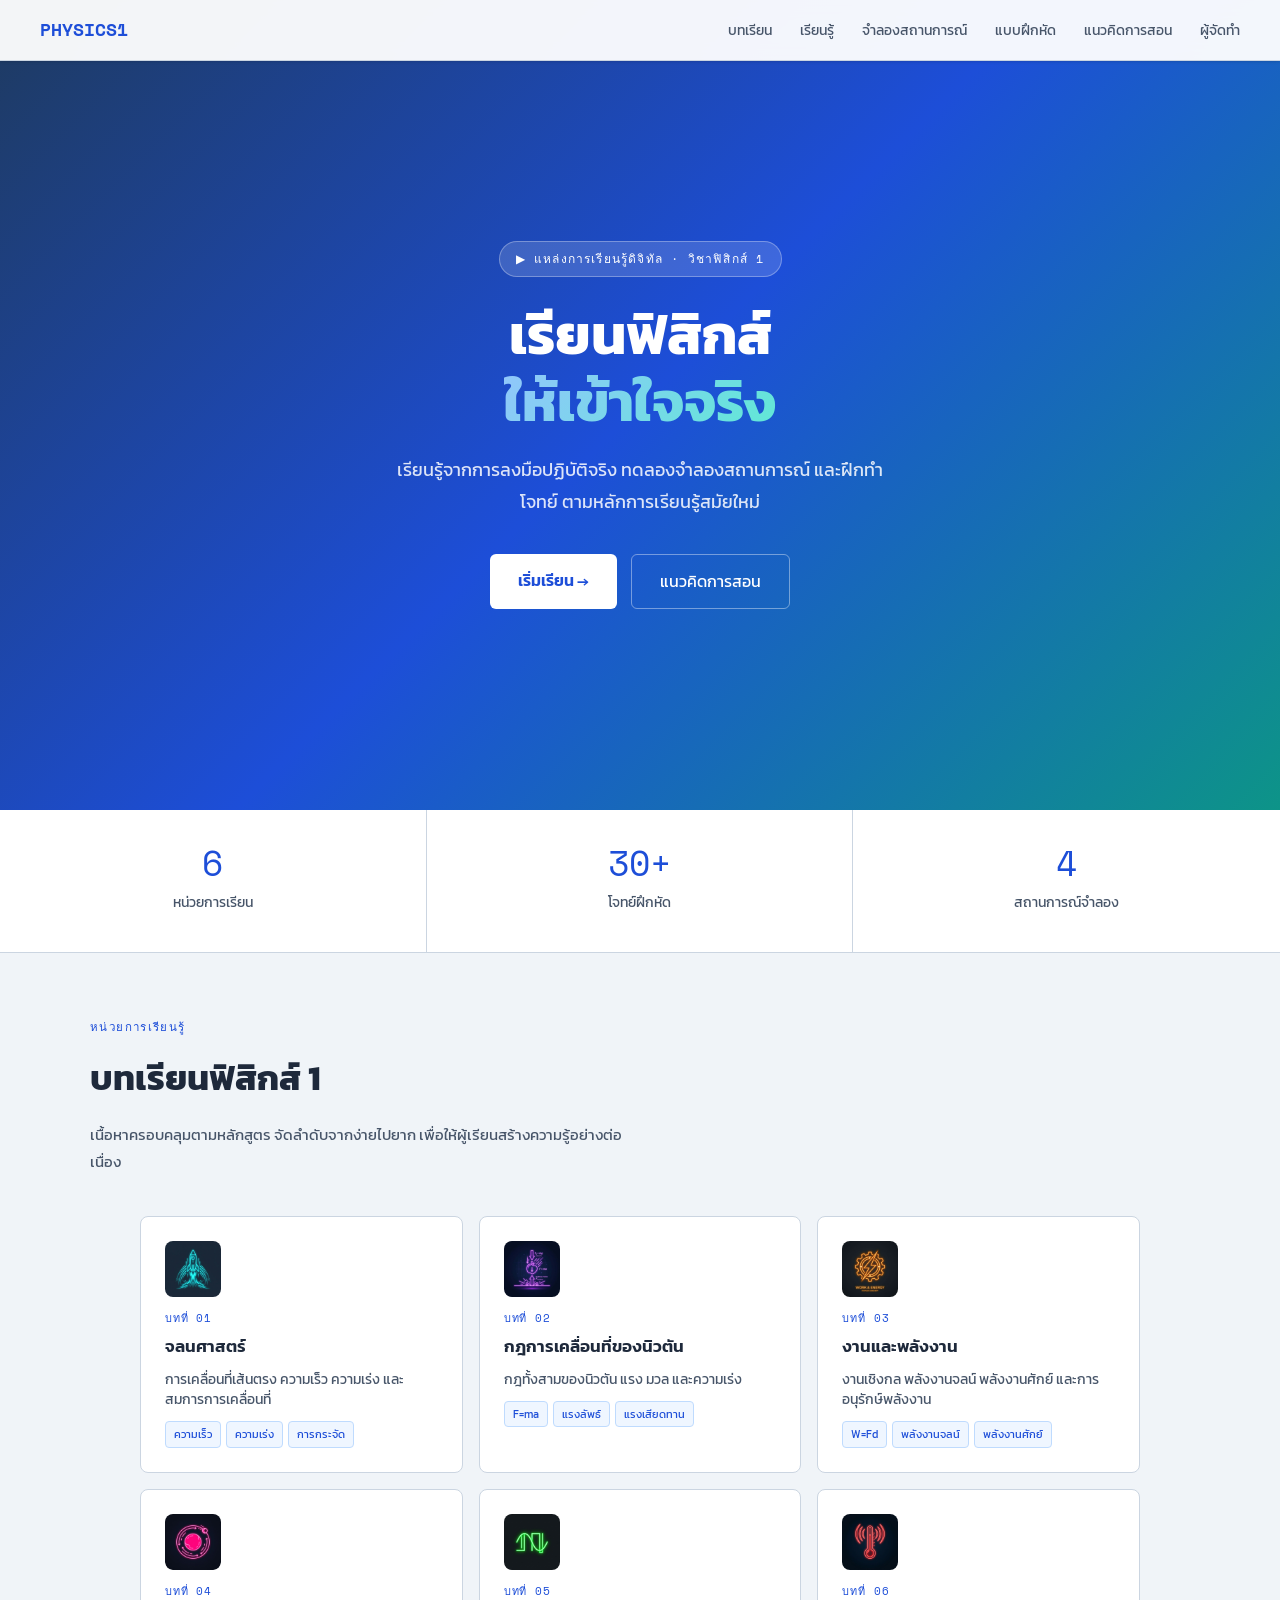
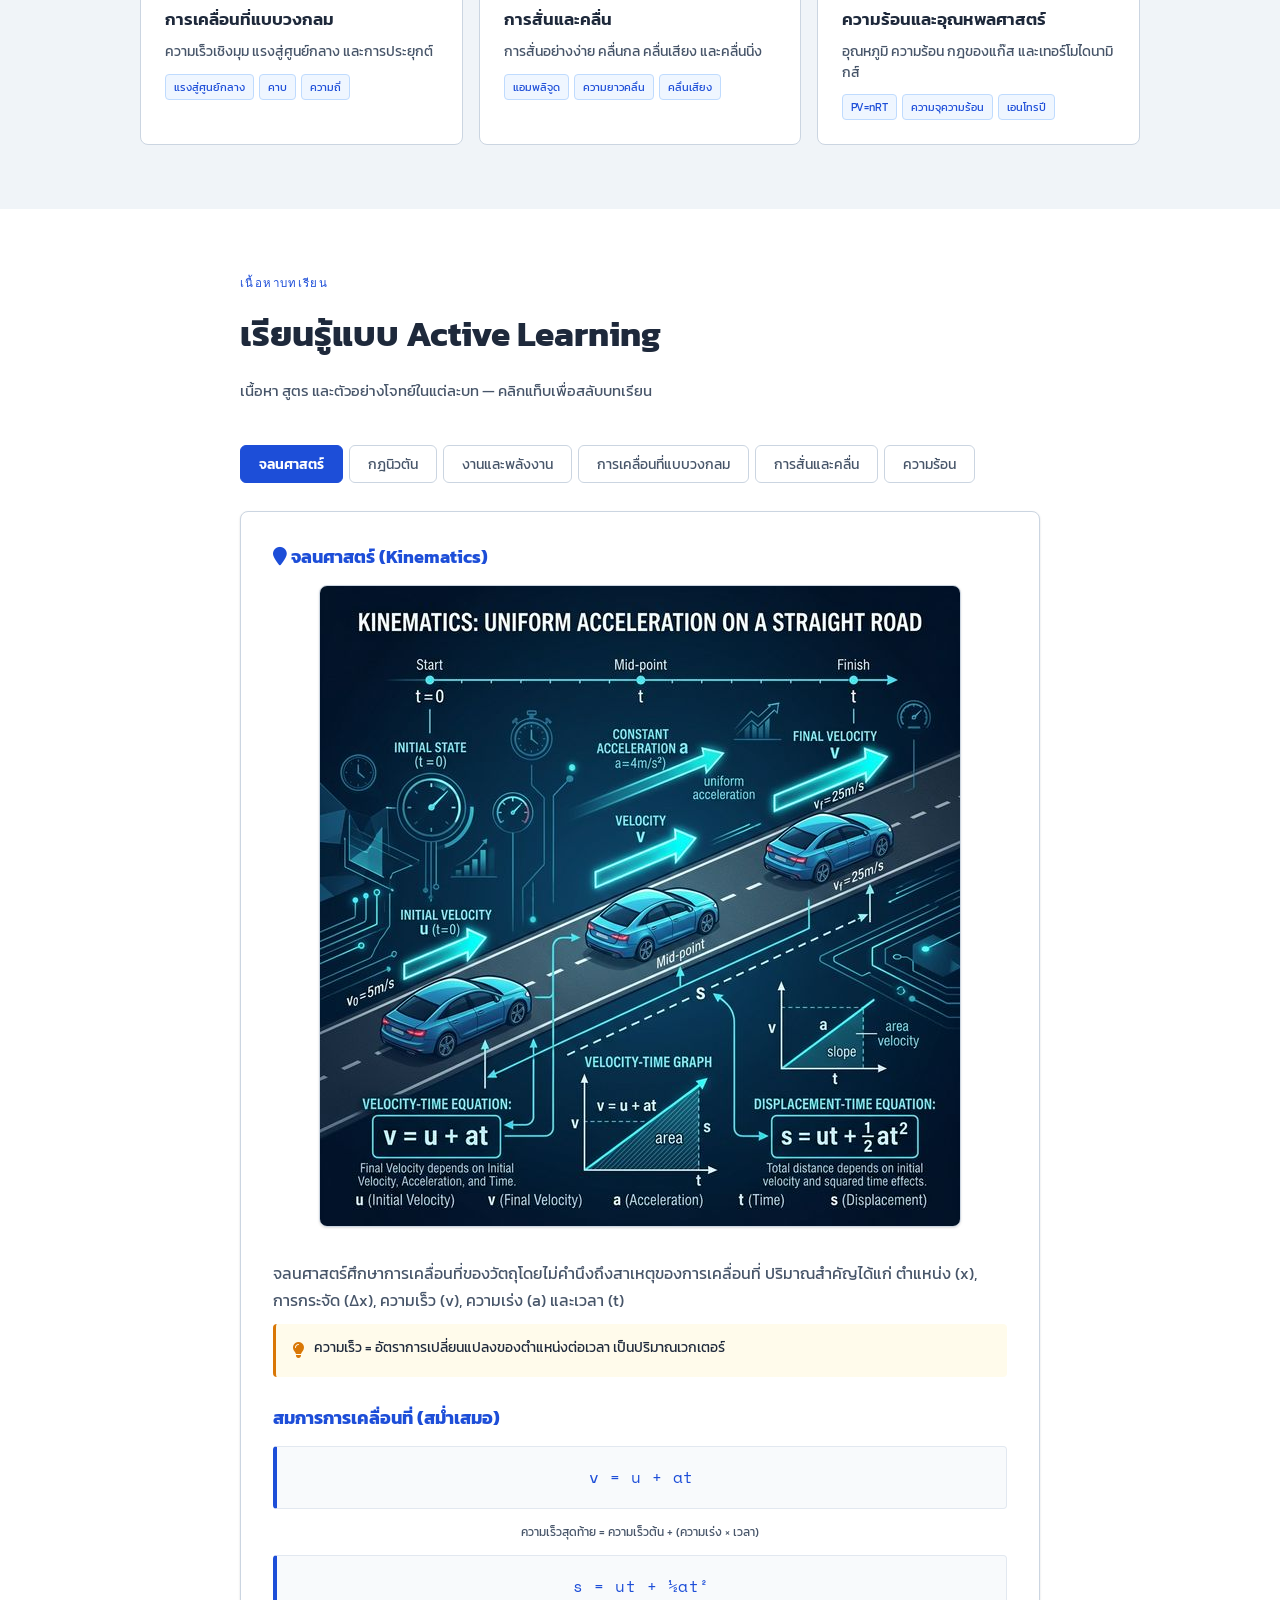
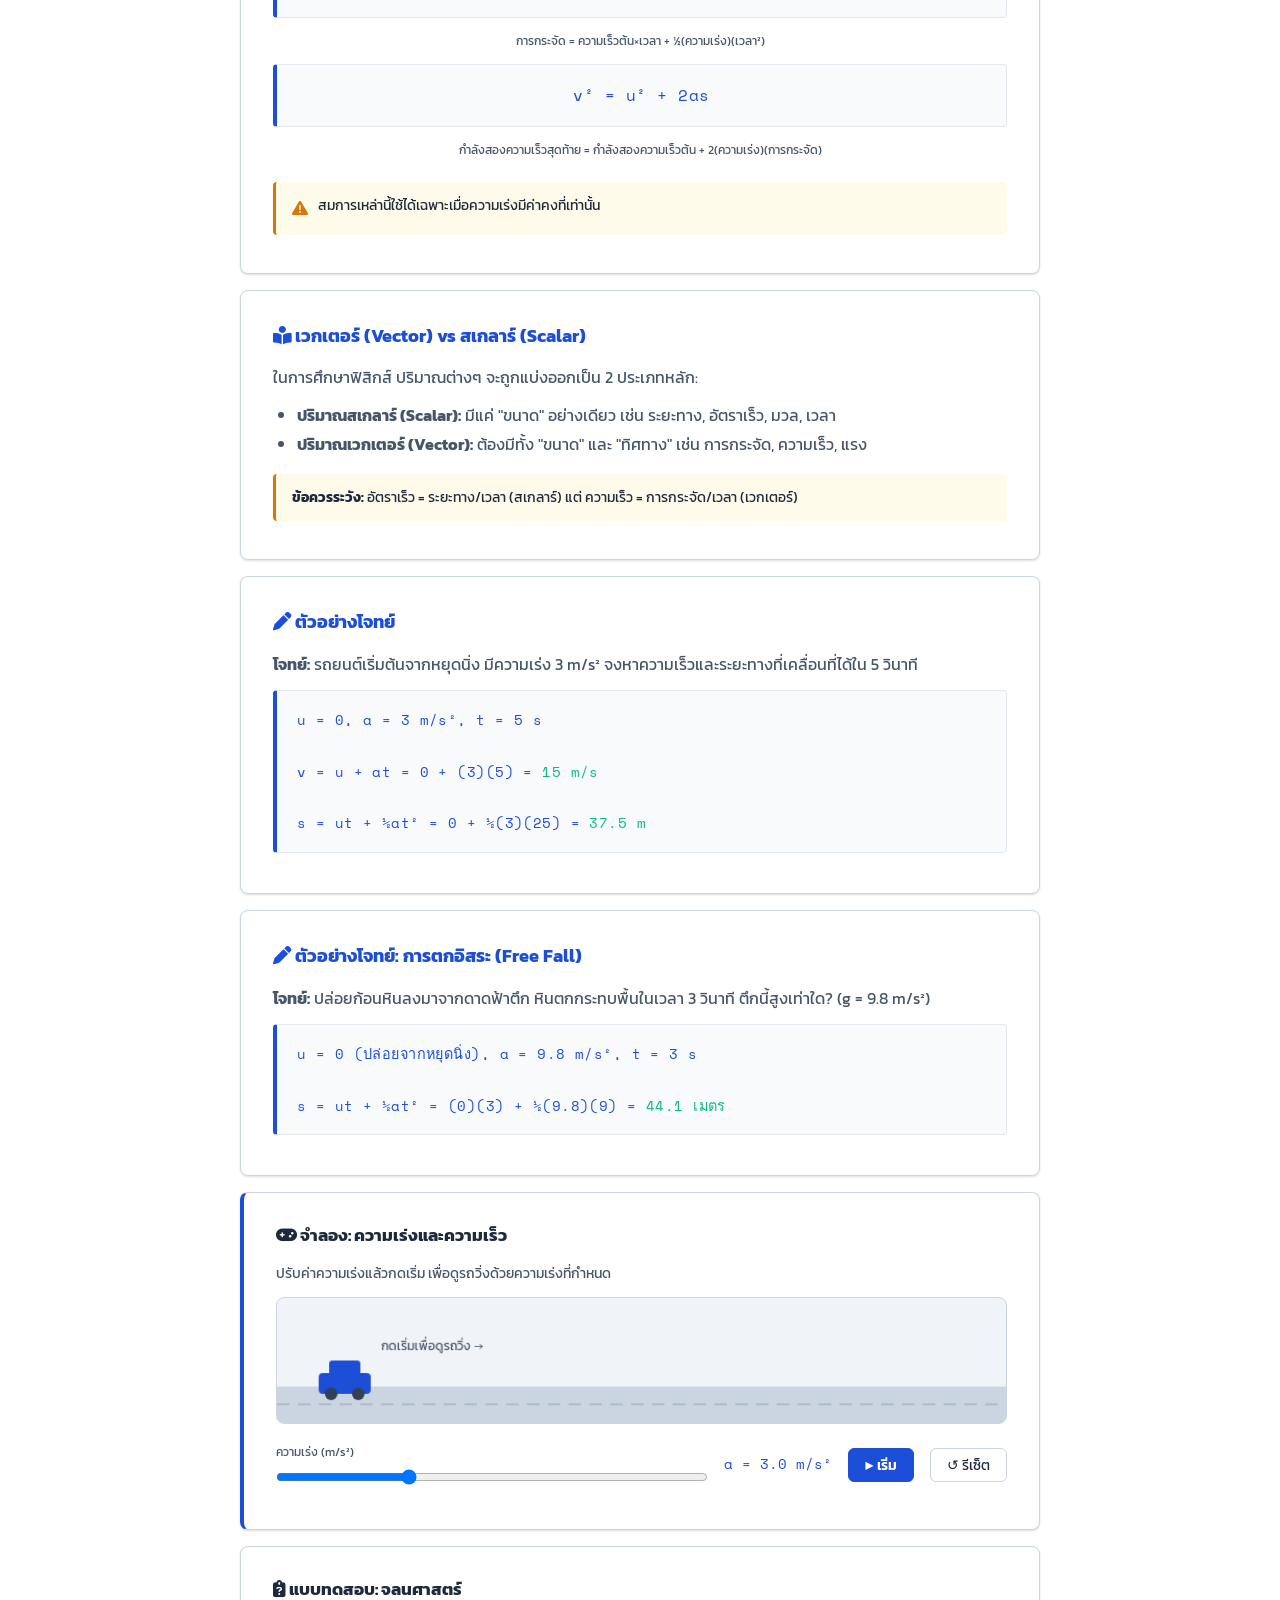
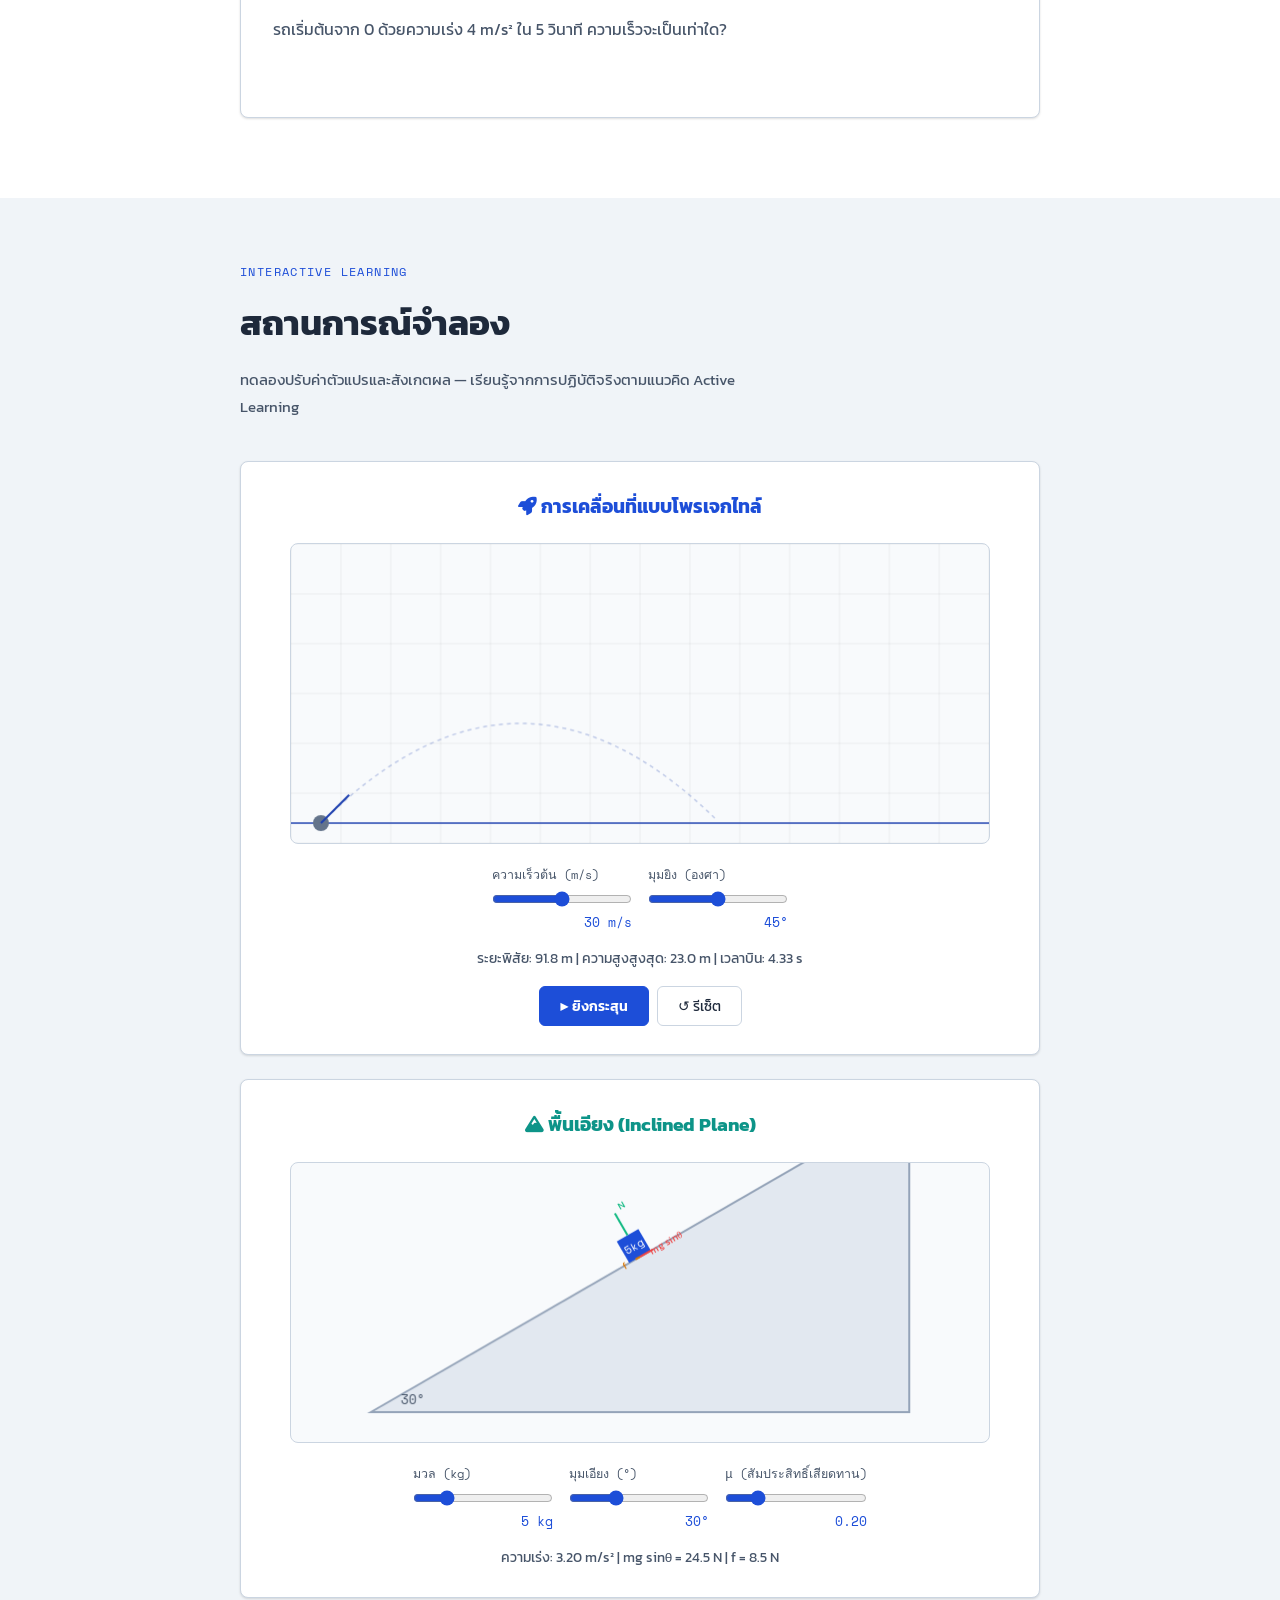
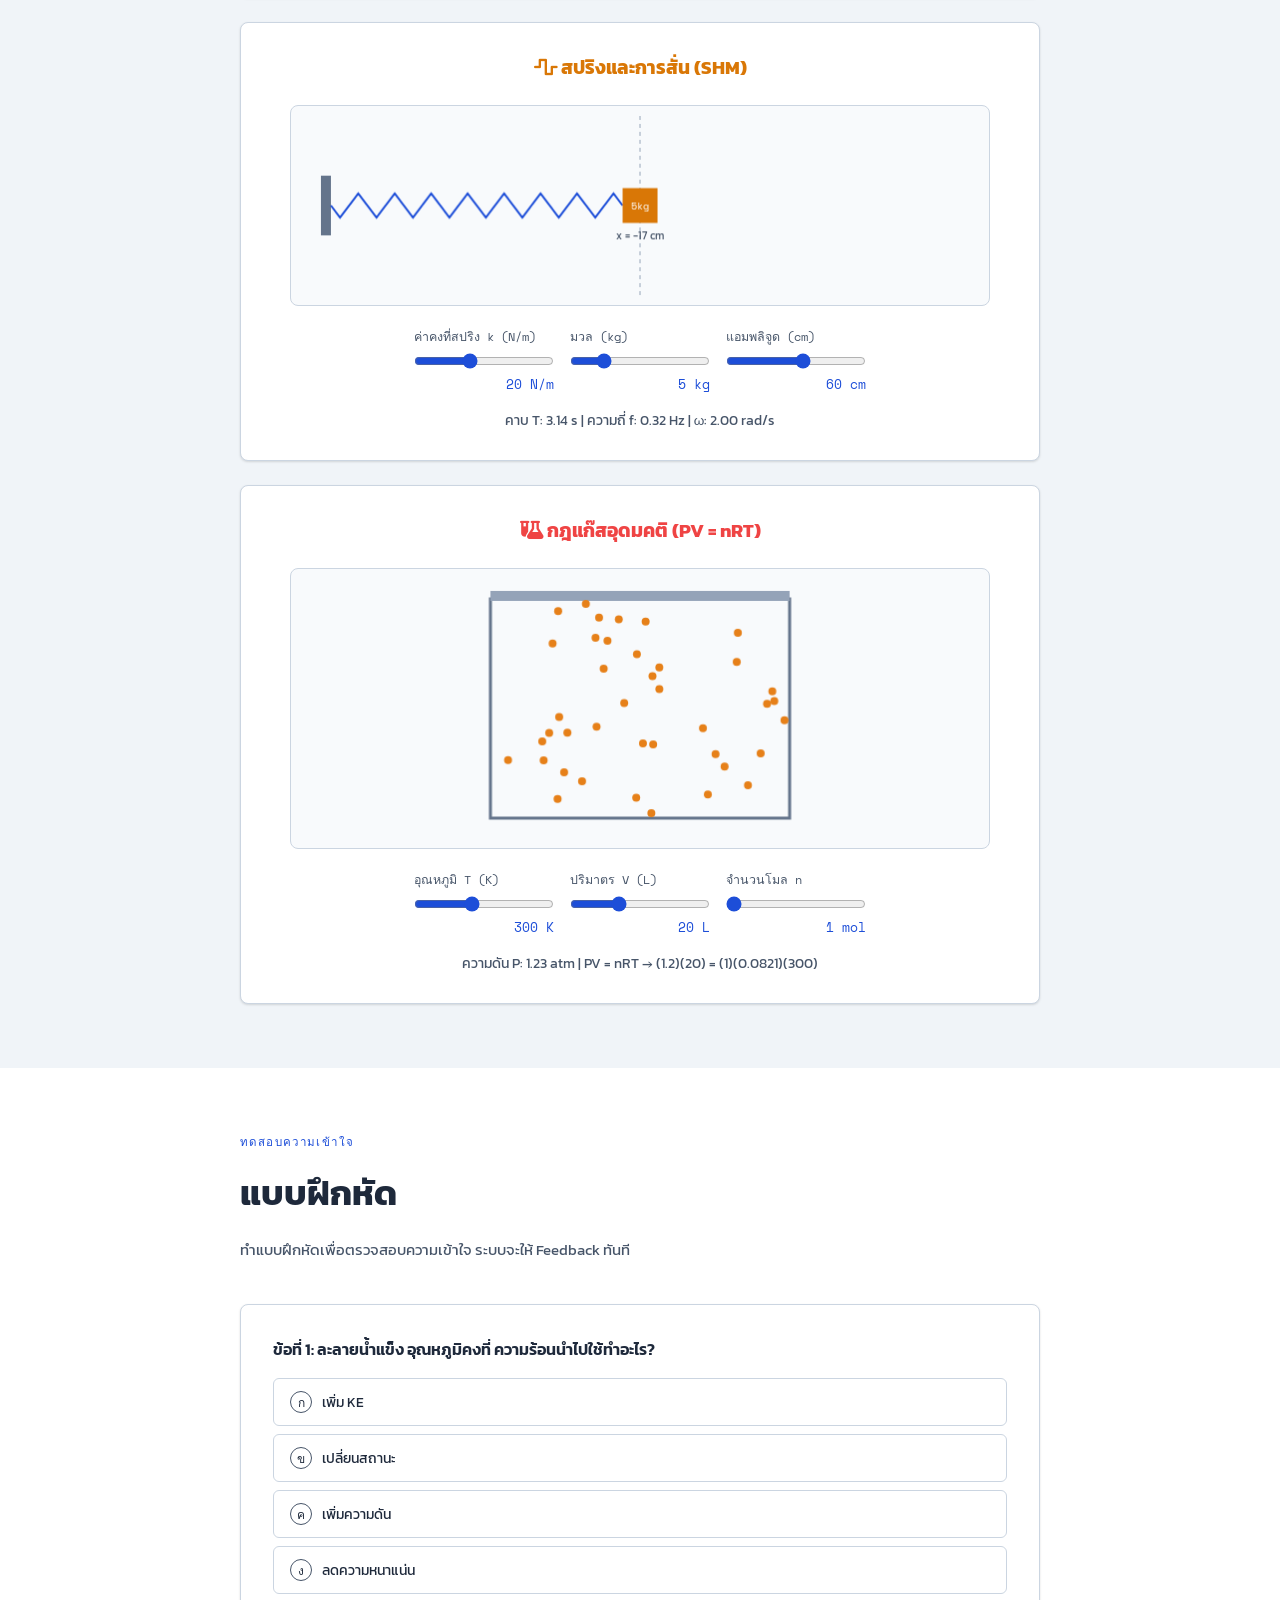
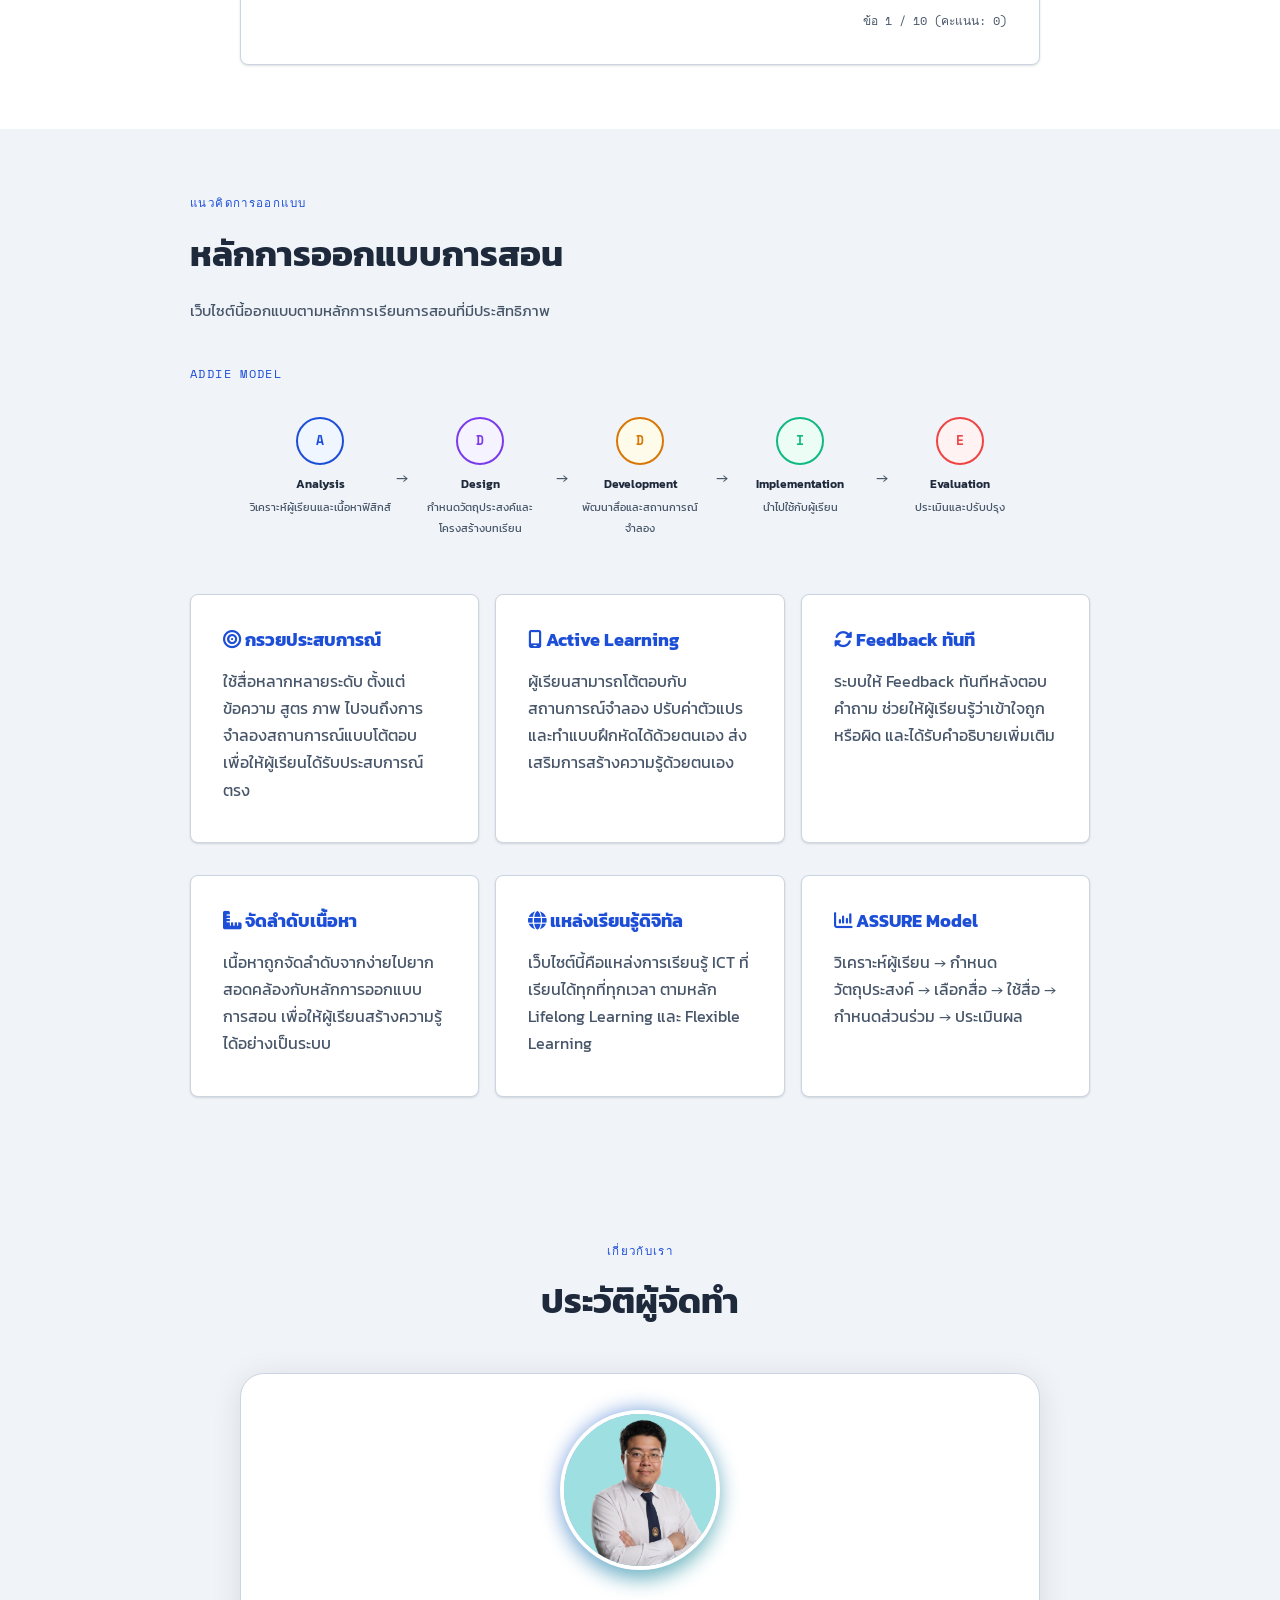
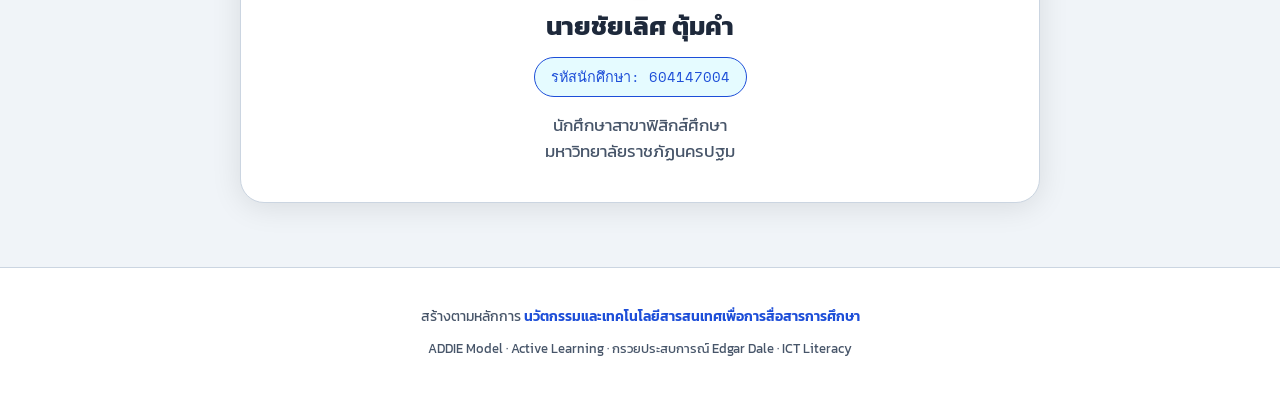
==== index.html @ cc81d1c7 "Initial commit: Physics 1 learning website" ====
<!DOCTYPE html>
<html lang="th">

<head>
  <meta charset="UTF-8">

  <!-- SEO & Open Graph Meta Tags -->
  <meta name="description" content="เรียนรู้ฟิสิกส์ ม.ปลาย พื้นฐานจลนศาสตร์ กฎนิวตัน พลังงาน แบบวงกลม คลื่น และอุณหพลศาสตร์ พร้อมแบบฝึกหัดและสถานการณ์จำลอง (Interactive Physics)">
  <meta name="keywords" content="ฟิสิกส์, วิทยาศาสตร์, physics, จลนศาสตร์, กฎนิวตัน, พลังงาน, คลื่น, อุณหพลศาสตร์, simulation, แบบฝึกหัดฟิสิกส์">
  <meta name="author" content="นายชัยเลิศ ตุ้มคำ">
  
  <meta property="og:title" content="Physics Lab - ศูนย์รวมความรู้ฟิสิกส์">
  <meta property="og:description" content="เรียนรู้ฟิสิกส์ผ่านเว็บไซต์ที่ออกแบบมาให้เข้าใจง่าย อัดแน่นด้วยแบบจำลองเสมือนจริงและเนื้อหาที่ครบถ้วน">
  <meta property="og:image" content="assets/hero_bg.png">
  <meta property="og:url" content="https://physics.example.com">
  <meta property="og:type" content="website">
  
  <link rel="icon" type="image/png" href="assets/icon_newton.png">

  <meta name="viewport" content="width=device-width, initial-scale=1.0">
  <title>ฟิสิกส์ 1 — แหล่งการเรียนรู้ดิจิทัล</title>
  <link
    href="https://fonts.googleapis.com/css2?family=Kanit:wght@300;400;600;700&family=Space+Mono:wght@400;700&display=swap"
    rel="stylesheet">
  <link rel="stylesheet" href="css/style.css">
  <link rel="stylesheet" href="https://cdnjs.cloudflare.com/ajax/libs/font-awesome/6.4.0/css/all.min.css">
</head>

<body>

  <!-- NAV -->
  <nav>
    <div class="nav-logo">PHYSICS1</div>
    <ul class="nav-links">
      <li><a href="#topics">บทเรียน</a></li>
      <li><a href="#learn">เรียนรู้</a></li>
      <li><a href="#simulation">จำลองสถานการณ์</a></li>
      <li><a href="#quiz">แบบฝึกหัด</a></li>
      <li><a href="#design">แนวคิดการสอน</a></li>
      <li><a href="#author">ผู้จัดทำ</a></li>
    </ul>
  </nav>

  <!-- HERO -->
  <section class="hero">
    <div class="hero-orb orb1"></div>
    <div class="hero-orb orb2"></div>
    <div class="hero-orb orb3"></div>
    <div class="hero-content">
      <div class="hero-badge">▶ แหล่งการเรียนรู้ดิจิทัล · วิชาฟิสิกส์ 1</div>
      <h1>เรียนฟิสิกส์<br><span>ให้เข้าใจจริง</span></h1>
      <p>เรียนรู้จากการลงมือปฏิบัติจริง ทดลองจำลองสถานการณ์ และฝึกทำโจทย์ ตามหลักการเรียนรู้สมัยใหม่</p>
      <div class="hero-cta">
        <a href="#topics" class="btn-primary">เริ่มเรียน →</a>
        <a href="#design" class="btn-outline">แนวคิดการสอน</a>
      </div>
    </div>
  </section>

  <!-- STATS -->
  <div class="stats">
    <div class="stat">
      <span class="stat-num">6</span>
      <span class="stat-label">หน่วยการเรียน</span>
    </div>
    <div class="stat">
      <span class="stat-num">30+</span>
      <span class="stat-label">โจทย์ฝึกหัด</span>
    </div>
    <div class="stat">
      <span class="stat-num">4</span>
      <span class="stat-label">สถานการณ์จำลอง</span>
    </div>
  </div>

  <!-- TOPICS -->
  <section id="topics">
    <div style="max-width:1100px;margin:0 auto">
      <div class="section-label reveal">หน่วยการเรียนรู้</div>
      <h2 class="section-title reveal">บทเรียนฟิสิกส์ 1</h2>
      <p class="section-desc reveal">เนื้อหาครอบคลุมตามหลักสูตร จัดลำดับจากง่ายไปยาก
        เพื่อให้ผู้เรียนสร้างความรู้อย่างต่อเนื่อง</p>

      <div class="topics-grid">
        <a href="#learn" class="topic-card reveal" onclick="switchTab('kinematics')">
          <img src="assets/icon_kinematics.png" alt="จลนศาสตร์" class="topic-icon">
          <div class="topic-num">บทที่ 01</div>
          <div class="topic-title">จลนศาสตร์</div>
          <p class="topic-desc">การเคลื่อนที่เส้นตรง ความเร็ว ความเร่ง และสมการการเคลื่อนที่</p>
          <div class="topic-tags">
            <span class="tag">ความเร็ว</span>
            <span class="tag">ความเร่ง</span>
            <span class="tag">การกระจัด</span>
          </div>
        </a>

        <a href="#learn" class="topic-card reveal" onclick="switchTab('newton')" style="transition-delay:0.1s">
          <img src="assets/icon_newton.png" alt="กฎนิวตัน" class="topic-icon">
          <div class="topic-num">บทที่ 02</div>
          <div class="topic-title">กฎการเคลื่อนที่ของนิวตัน</div>
          <p class="topic-desc">กฎทั้งสามของนิวตัน แรง มวล และความเร่ง</p>
          <div class="topic-tags">
            <span class="tag">F=ma</span>
            <span class="tag">แรงลัพธ์</span>
            <span class="tag">แรงเสียดทาน</span>
          </div>
        </a>

        <a href="#learn" class="topic-card reveal" onclick="switchTab('energy')" style="transition-delay:0.2s">
          <img src="assets/icon_energy.png" alt="งานและพลังงาน" class="topic-icon">
          <div class="topic-num">บทที่ 03</div>
          <div class="topic-title">งานและพลังงาน</div>
          <p class="topic-desc">งานเชิงกล พลังงานจลน์ พลังงานศักย์ และการอนุรักษ์พลังงาน</p>
          <div class="topic-tags">
            <span class="tag">W=Fd</span>
            <span class="tag">พลังงานจลน์</span>
            <span class="tag">พลังงานศักย์</span>
          </div>
        </a>

        <a href="#learn" class="topic-card reveal" onclick="switchTab('circular')" style="transition-delay:0.3s">
          <img src="assets/icon_circular.png" alt="การเคลื่อนที่แบบวงกลม" class="topic-icon">
          <div class="topic-num">บทที่ 04</div>
          <div class="topic-title">การเคลื่อนที่แบบวงกลม</div>
          <p class="topic-desc">ความเร็วเชิงมุม แรงสู่ศูนย์กลาง และการประยุกต์</p>
          <div class="topic-tags">
            <span class="tag">แรงสู่ศูนย์กลาง</span>
            <span class="tag">คาบ</span>
            <span class="tag">ความถี่</span>
          </div>
        </a>

        <a href="#learn" class="topic-card reveal" onclick="switchTab('wave')" style="transition-delay:0.4s">
          <img src="assets/icon_wave.png" alt="การสั่นและคลื่น" class="topic-icon">
          <div class="topic-num">บทที่ 05</div>
          <div class="topic-title">การสั่นและคลื่น</div>
          <p class="topic-desc">การสั่นอย่างง่าย คลื่นกล คลื่นเสียง และคลื่นนิ่ง</p>
          <div class="topic-tags">
            <span class="tag">แอมพลิจูด</span>
            <span class="tag">ความยาวคลื่น</span>
            <span class="tag">คลื่นเสียง</span>
          </div>
        </a>

        <a href="#learn" class="topic-card reveal" onclick="switchTab('thermo')" style="transition-delay:0.5s">
          <img src="assets/icon_thermo.png" alt="อุณหพลศาสตร์" class="topic-icon">
          <div class="topic-num">บทที่ 06</div>
          <div class="topic-title">ความร้อนและอุณหพลศาสตร์</div>
          <p class="topic-desc">อุณหภูมิ ความร้อน กฎของแก๊ส และเทอร์โมไดนามิกส์</p>
          <div class="topic-tags">
            <span class="tag">PV=nRT</span>
            <span class="tag">ความจุความร้อน</span>
            <span class="tag">เอนโทรปี</span>
          </div>
        </a>
      </div>
    </div>
  </section>

  <!-- LEARN -->
  <section id="learn" style="background: var(--surface)">
    <div class="lesson-wrapper">
      <div class="section-label reveal">เนื้อหาบทเรียน</div>
      <h2 class="section-title reveal">เรียนรู้แบบ Active Learning</h2>
      <p class="section-desc reveal">เนื้อหา สูตร และตัวอย่างโจทย์ในแต่ละบท — คลิกแท็บเพื่อสลับบทเรียน</p>

      <div class="lesson-tabs reveal">
        <button class="tab-btn active" onclick="switchTab('kinematics')">จลนศาสตร์</button>
        <button class="tab-btn" onclick="switchTab('newton')">กฎนิวตัน</button>
        <button class="tab-btn" onclick="switchTab('energy')">งานและพลังงาน</button>
        <button class="tab-btn" onclick="switchTab('circular')">การเคลื่อนที่แบบวงกลม</button>
        <button class="tab-btn" onclick="switchTab('wave')">การสั่นและคลื่น</button>
        <button class="tab-btn" onclick="switchTab('thermo')">ความร้อน</button>
      </div>

      <!-- ==================== บทที่ 1: จลนศาสตร์ ==================== -->
      <div id="tab-kinematics" class="tab-content active">
        <div class="content-box reveal">
          <h3><i class="fa-solid fa-location-pin"></i> จลนศาสตร์ (Kinematics)</h3>
          <div style="text-align:center;margin-bottom:24px;">
            <img src="assets/kinematics_illus.png" alt="Kinematics" style="max-width:100%;height:auto;border-radius:8px;box-shadow:var(--shadow);border:1px solid var(--border);">
          </div>
          <p>จลนศาสตร์ศึกษาการเคลื่อนที่ของวัตถุโดยไม่คำนึงถึงสาเหตุของการเคลื่อนที่ ปริมาณสำคัญได้แก่ ตำแหน่ง (x), การกระจัด (Δx), ความเร็ว (v), ความเร่ง (a) และเวลา (t)</p>
          <div class="key-point"><span><i class="fa-solid fa-lightbulb"></i></span>
            <p>ความเร็ว = อัตราการเปลี่ยนแปลงของตำแหน่งต่อเวลา เป็นปริมาณเวกเตอร์</p>
          </div>
          <h3 style="margin-top:24px">สมการการเคลื่อนที่ (สม่ำเสมอ)</h3>
          <div class="formula-box">v = u + at</div>
          <div class="formula-label">ความเร็วสุดท้าย = ความเร็วต้น + (ความเร่ง × เวลา)</div>
          <div class="formula-box">s = ut + ½at²</div>
          <div class="formula-label">การกระจัด = ความเร็วต้น×เวลา + ½(ความเร่ง)(เวลา²)</div>
          <div class="formula-box">v² = u² + 2as</div>
          <div class="formula-label">กำลังสองความเร็วสุดท้าย = กำลังสองความเร็วต้น + 2(ความเร่ง)(การกระจัด)</div>
          <div class="key-point" style="margin-top:20px"><span><i class="fa-solid fa-triangle-exclamation"></i></span>
            <p>สมการเหล่านี้ใช้ได้เฉพาะเมื่อความเร่งมีค่าคงที่เท่านั้น</p>
          </div>
        </div>
        <div class="content-box reveal">
          <h3><i class="fa-solid fa-book-open-reader"></i> เวกเตอร์ (Vector) vs สเกลาร์ (Scalar)</h3>
          <p>ในการศึกษาฟิสิกส์ ปริมาณต่างๆ จะถูกแบ่งออกเป็น 2 ประเภทหลัก:</p>
          <ul style="margin-left:24px; color:var(--muted); line-height:1.8">
            <li><strong>ปริมาณสเกลาร์ (Scalar):</strong> มีแค่ "ขนาด" อย่างเดียว เช่น ระยะทาง, อัตราเร็ว, มวล, เวลา</li>
            <li><strong>ปริมาณเวกเตอร์ (Vector):</strong> ต้องมีทั้ง "ขนาด" และ "ทิศทาง" เช่น การกระจัด, ความเร็ว, แรง</li>
          </ul>
          <div class="key-point" style="margin-top:16px"><p><strong>ข้อควรระวัง:</strong> อัตราเร็ว = ระยะทาง/เวลา (สเกลาร์) แต่ ความเร็ว = การกระจัด/เวลา (เวกเตอร์)</p></div>
        </div>
        <div class="content-box reveal">
          <h3><i class="fa-solid fa-pen"></i> ตัวอย่างโจทย์</h3>
          <p><strong>โจทย์:</strong> รถยนต์เริ่มต้นจากหยุดนิ่ง มีความเร่ง 3 m/s² จงหาความเร็วและระยะทางที่เคลื่อนที่ได้ใน 5 วินาที</p>
          <div class="formula-box" style="font-size:0.9rem; text-align:left; padding:16px 20px;">
            u = 0, a = 3 m/s², t = 5 s<br><br>
            v = u + at = 0 + (3)(5) = <span style="color:#10b981">15 m/s</span><br><br>
            s = ut + ½at² = 0 + ½(3)(25) = <span style="color:#10b981">37.5 m</span>
          </div>
        </div>
        <div class="content-box reveal">
          <h3><i class="fa-solid fa-pen"></i> ตัวอย่างโจทย์: การตกอิสระ (Free Fall)</h3>
          <p><strong>โจทย์:</strong> ปล่อยก้อนหินลงมาจากดาดฟ้าตึก หินตกกระทบพื้นในเวลา 3 วินาที ตึกนี้สูงเท่าใด? (g = 9.8 m/s²)</p>
          <div class="formula-box" style="font-size:0.9rem; text-align:left; padding:16px 20px;">
            u = 0 (ปล่อยจากหยุดนิ่ง), a = 9.8 m/s², t = 3 s<br><br>
            s = ut + ½at² = (0)(3) + ½(9.8)(9) = <span style="color:#10b981">44.1 เมตร</span>
          </div>
        </div>
        <div class="content-box reveal" style="border-left:4px solid var(--accent)">
          <h4><i class="fa-solid fa-gamepad"></i> จำลอง: ความเร่งและความเร็ว</h4>
          <p style="font-size:0.85rem;color:var(--muted);margin-bottom:12px">ปรับค่าความเร่งแล้วกดเริ่ม เพื่อดูรถวิ่งด้วยความเร่งที่กำหนด</p>
          <canvas id="cvKine" width="700" height="120" style="width:100%;border-radius:8px;background:var(--bg);border:1px solid var(--border);display:block;margin-bottom:12px"></canvas>
          <div style="display:flex;gap:16px;align-items:center;flex-wrap:wrap">
            <div style="flex:1;min-width:140px">
              <label style="font-size:0.78rem;color:var(--muted)">ความเร่ง (m/s²)</label>
              <input type="range" id="sim1-acc" min="0" max="10" value="3" style="width:100%" oninput="sim1Update()">
            </div>
            <div style="font-family:'Space Mono';font-size:0.85rem;color:var(--accent);min-width:100px" id="sim1-info">a = 3.0 m/s²</div>
            <button class="sim-btn primary" onclick="sim1Start()" style="padding:6px 16px;font-size:0.85rem">▶ เริ่ม</button>
            <button class="sim-btn" onclick="sim1Reset()" style="padding:6px 16px;font-size:0.85rem">↺ รีเซ็ต</button>
          </div>
          <div style="font-size:0.8rem;color:var(--muted);margin-top:8px" id="sim1-result"></div>
        </div>
        <div class="content-box reveal">
          <h4><i class="fa-solid fa-clipboard-question"></i> แบบทดสอบ: จลนศาสตร์</h4>
          <p>รถเริ่มต้นจาก 0 ด้วยความเร่ง 4 m/s² ใน 5 วินาที ความเร็วจะเป็นเท่าใด?</p>
          <button class="btn-outline" style="padding:6px 12px;font-size:0.9rem;" onclick="alert('ผิดครับ')">A: 10 m/s</button>
          <button class="btn-outline" style="padding:6px 12px;font-size:0.9rem;" onclick="alert('ถูกต้อง! v = u+at = 20 m/s')">B: 20 m/s</button>
        </div>
      </div>

      <!-- ==================== บทที่ 2: กฎนิวตัน ==================== -->
      <div id="tab-newton" class="tab-content">
        <div class="content-box reveal">
          <h3><i class="fa-solid fa-scale-balanced"></i> กฎการเคลื่อนที่ของนิวตัน</h3>
          <div style="text-align:center;margin-bottom:24px;">
            <img src="assets/newton_illus.png" alt="Newton's Law" style="max-width:100%;height:auto;border-radius:8px;box-shadow:var(--shadow);border:1px solid var(--border);">
          </div>
          <div class="key-point"><span><i class="fa-solid fa-1"></i></span>
            <p><strong>กฎข้อที่ 1 (กฎความเฉื่อย):</strong> วัตถุจะคงสภาพนิ่งหรือเคลื่อนที่เป็นเส้นตรงด้วยความเร็วคงที่ ถ้าไม่มีแรงลัพธ์กระทำต่อวัตถุ</p>
          </div>
          <div class="key-point"><span><i class="fa-solid fa-2"></i></span>
            <p><strong>กฎข้อที่ 2:</strong> ความเร่งของวัตถุแปรผันตรงกับแรงลัพธ์และแปรผกผันกับมวล</p>
          </div>
          <div class="formula-box">ΣF = ma</div>
          <div class="formula-label">แรงลัพธ์ (N) = มวล (kg) × ความเร่ง (m/s²)</div>
          <div class="key-point" style="margin-top:16px"><span><i class="fa-solid fa-3"></i></span>
            <p><strong>กฎข้อที่ 3 (กฎแรงปฏิกิริยา):</strong> ทุกแรงกิริยามีแรงปฏิกิริยาที่มีขนาดเท่ากันแต่ทิศทางตรงข้าม</p>
          </div>
          <div class="key-point" style="margin-top:20px;background:#eff6ff;border-left-color:var(--accent);"><span><i class="fa-solid fa-lightbulb"></i></span>
            <p><strong>เรื่องน่ารู้:</strong> นิวตันค้นพบกฎเหล่านี้จากคำถามที่ว่า "แรงอะไรที่ทำให้ผลแอปเปิลตกสู่พื้นดิน และแรงนั้นเป็นแรงเดียวกับที่ตรึงดวงจันทร์ไว้กับโลกหรือไม่?"</p>
          </div>
        </div>
        <div class="content-box reveal">
          <h3><i class="fa-solid fa-wrench"></i> แรงสำคัญที่ควรรู้</h3>
          <div class="formula-box" style="font-size:0.9rem; text-align:left; padding:16px 20px;">
            น้ำหนัก: W = mg (g ≈ 9.8 m/s²)<br><br>
            แรงเสียดทาน: f = μN<br>
            &nbsp;&nbsp;• μₛ = สัมประสิทธิ์แรงเสียดทานสถิต<br>
            &nbsp;&nbsp;• μₖ = สัมประสิทธิ์แรงเสียดทานจลน์
          </div>
          <div class="key-point"><span><i class="fa-solid fa-lightbulb"></i></span>
            <p>N คือแรงปฏิกิริยาตั้งฉาก (Normal force) ไม่ใช่น้ำหนัก บนพื้นเอียงค่า N จะไม่เท่ากับ mg</p>
          </div>
        </div>
        <div class="content-box reveal">
          <h3><i class="fa-solid fa-pen-ruler"></i> แผนภาพวัตถุอิสระ (Free Body Diagram - FBD)</h3>
          <p>หัวใจสำคัญของการแก้โจทย์กฎนิวตันคือการวาด FBD — วาดเฉพาะวัตถุที่สนใจ และใส่แรงทั้งหมดเป็นลูกศรเวกเตอร์</p>
          <ul style="margin-left:24px; color:var(--muted); line-height:1.8">
            <li><strong>W (Weight):</strong> น้ำหนัก พุ่งลงสู่ศูนย์กลางโลกเสมอ (W=mg)</li>
            <li><strong>N (Normal Force):</strong> แรงดันพื้น ตั้งฉากกับผิวสัมผัสพุ่งออกจากผิวเสมอ</li>
            <li><strong>T (Tension):</strong> แรงตึงเชือก พุ่งออกจากวัตถุเสมอ</li>
            <li><strong>f (Friction):</strong> แรงเสียดทาน ทิศตรงข้ามกับการเคลื่อนที่สัมพัทธ์</li>
          </ul>
        </div>
        <div class="content-box reveal">
          <h3><i class="fa-solid fa-pen"></i> ตัวอย่างโจทย์: พื้นเอียง</h3>
          <p><strong>โจทย์:</strong> วางกล่องมวล 5 kg บนพื้นเอียงทำมุม 30° ถ้าพื้นไม่มีแรงเสียดทาน ความเร่งคือเท่าใด?</p>
          <div class="formula-box" style="font-size:0.9rem; text-align:left; padding:16px 20px;">
            แรงขนานพื้นเอียง = mg sin(30°)<br>
            จาก ΣF = ma → mg sin(30°) = ma<br>
            a = g sin(30°) = (9.8)(0.5) = <span style="color:#10b981">4.9 m/s²</span>
          </div>
        </div>
        <div class="content-box reveal" style="border-left:4px solid var(--accent2)">
          <h4><i class="fa-solid fa-gamepad"></i> จำลอง: กฎข้อ 2 (F = ma)</h4>
          <p style="font-size:0.85rem;color:var(--muted);margin-bottom:12px">ปรับแรง (F) และมวล (m) แล้วดูผลของความเร่ง</p>
          <canvas id="cvNewton" width="700" height="140" style="width:100%;border-radius:8px;background:var(--bg);border:1px solid var(--border);display:block;margin-bottom:12px"></canvas>
          <div style="display:flex;gap:16px;flex-wrap:wrap">
            <div style="flex:1;min-width:140px">
              <label style="font-size:0.78rem;color:var(--muted)">แรง F (N)</label>
              <input type="range" id="sim2-f" min="1" max="100" value="50" style="width:100%" oninput="sim2Draw()">
              <div style="font-family:'Space Mono';font-size:0.8rem;text-align:right;color:var(--accent2)" id="sim2-f-val">50 N</div>
            </div>
            <div style="flex:1;min-width:140px">
              <label style="font-size:0.78rem;color:var(--muted)">มวล m (kg)</label>
              <input type="range" id="sim2-m" min="1" max="20" value="5" style="width:100%" oninput="sim2Draw()">
              <div style="font-family:'Space Mono';font-size:0.8rem;text-align:right;color:var(--accent2)" id="sim2-m-val">5 kg</div>
            </div>
          </div>
          <div style="text-align:center;margin-top:12px;font-family:'Space Mono';font-size:1.1rem;color:var(--accent2)" id="sim2-result">a = F/m = 50/5 = 10.0 m/s²</div>
        </div>
        <div class="content-box reveal">
          <h4><i class="fa-solid fa-clipboard-question"></i> แบบทดสอบ: กฎนิวตัน</h4>
          <p>แรง 20N ดันมวล 4kg ที่อยู่นิ่งให้มีความเร่งเท่าใด?</p>
          <button class="btn-outline" style="padding:6px 12px;font-size:0.9rem;" onclick="alert('ถูกต้อง! a = F/m')">A: 5 m/s²</button>
          <button class="btn-outline" style="padding:6px 12px;font-size:0.9rem;" onclick="alert('ผิดครับ ต้องหารไม่ใช่คูณ')">B: 80 m/s²</button>
        </div>
      </div>

      <!-- ==================== บทที่ 3: งานและพลังงาน ==================== -->
      <div id="tab-energy" class="tab-content">
        <div class="content-box reveal">
          <h3><i class="fa-solid fa-bolt"></i> งานและพลังงาน</h3>
          <div style="text-align:center;margin-bottom:24px;">
            <img src="assets/energy_illus.png" alt="Work and Energy" style="max-width:100%;height:auto;border-radius:8px;box-shadow:var(--shadow);border:1px solid var(--border);">
          </div>
          <p>งานเชิงกล (W) เกิดขึ้นเมื่อแรงกระทำต่อวัตถุและวัตถุเกิดการเคลื่อนที่ในทิศทางของแรง</p>
          <div class="formula-box">W = F·d·cosθ</div>
          <div class="formula-label">งาน (J) = แรง (N) × การกระจัด (m) × cos(มุมระหว่างแรงกับการกระจัด)</div>
          <h3 style="margin-top:24px">พลังงานกล</h3>
          <div class="formula-box" style="font-size:0.9rem; text-align:left; padding:16px 20px;">
            พลังงานจลน์: KE = ½mv²<br><br>
            พลังงานศักย์โน้มถ่วง: PE = mgh<br><br>
            พลังงานกลรวม: E = KE + PE = คงที่ (ไม่มีแรงต้าน)
          </div>
          <div class="key-point"><span><i class="fa-solid fa-star"></i></span>
            <p><strong>กฎอนุรักษ์พลังงาน:</strong> พลังงานไม่สามารถสร้างหรือทำลายได้ เพียงแต่เปลี่ยนรูปจากรูปแบบหนึ่งไปสู่อีกรูปแบบหนึ่ง</p>
          </div>
          <h3 style="margin-top:24px">กำลัง (Power)</h3>
          <div class="formula-box">P = W/t = Fv</div>
          <div class="formula-label">กำลัง (W หรือ J/s) = งาน/เวลา = แรง × ความเร็ว</div>
        </div>
        <div class="content-box reveal">
          <h3><i class="fa-solid fa-recycle"></i> แรงอนุรักษ์ (Conservative Force)</h3>
          <p>แรงอนุรักษ์ คือแรงที่งานรวมในการเคลื่อนที่ครบรอบมีค่าเป็นศูนย์ (งานไม่ขึ้นกับเส้นทาง) เช่น <strong>แรงโน้มถ่วง</strong> และ <strong>แรงสปริง</strong></p>
          <p style="margin-top:8px">ส่วน <strong>แรงไม่อนุรักษ์</strong> คืองานที่ขึ้นกับเส้นทาง เช่น <strong>แรงเสียดทาน</strong> (ยิ่งเดินอ้อม งานยิ่งเสียไปมาก)</p>
        </div>
        <div class="content-box reveal">
          <h3><i class="fa-solid fa-pen"></i> ตัวอย่างโจทย์: ลูกตุ้มเพนดูลัม (Pendulum)</h3>
          <p><strong>โจทย์:</strong> ดึงลูกตุ้มมวล 1 kg ขึ้นไปสูง 0.2 m แล้วปล่อย อัตราเร็วขณะผ่านจุดต่ำสุดคือเท่าใด? (g=10)</p>
          <div class="formula-box" style="font-size:0.9rem; text-align:left; padding:16px 20px;">
            PE ที่จุดสูงสุด = KE ที่จุดต่ำสุด<br>
            mgh = ½mv²<br>
            (1)(10)(0.2) = ½(1)(v²)<br>
            2 = 0.5(v²) → v² = 4 → v = <span style="color:#10b981">2 m/s</span>
          </div>
        </div>
        <div class="content-box reveal" style="border-left:4px solid var(--accent3)">
          <h4><i class="fa-solid fa-gamepad"></i> จำลอง: พลังงานศักย์ &amp; จลน์</h4>
          <p style="font-size:0.85rem;color:var(--muted);margin-bottom:12px">เลื่อนตำแหน่งลูกบอลบนรางเพื่อดูการแปลงพลังงาน PE ↔ KE</p>
          <canvas id="cvEnergy" width="700" height="200" style="width:100%;border-radius:8px;background:var(--bg);border:1px solid var(--border);display:block;margin-bottom:12px"></canvas>
          <div style="display:flex;gap:16px;align-items:center;flex-wrap:wrap">
            <div style="flex:1;min-width:200px">
              <label style="font-size:0.78rem;color:var(--muted)">ตำแหน่งบนราง (ความสูง)</label>
              <input type="range" id="sim3-h" min="0" max="100" value="100" style="width:100%" oninput="sim3Draw()">
            </div>
            <div style="font-family:'Space Mono';font-size:0.8rem;color:var(--accent3);min-width:160px" id="sim3-info">PE: 100% | KE: 0%</div>
          </div>
        </div>
        <div class="content-box reveal">
          <h4><i class="fa-solid fa-clipboard-question"></i> แบบทดสอบ: พลังงาน</h4>
          <p>วัตถุ 2kg ตกจาก 5m มีพลังงานศักย์เริ่มต้นเท่าใด? (g=10)</p>
          <button class="btn-outline" style="padding:6px 12px;font-size:0.9rem;" onclick="alert('ถูกต้อง! mgh = 2*10*5 = 100J')">A: 100 J</button>
          <button class="btn-outline" style="padding:6px 12px;font-size:0.9rem;" onclick="alert('ผิดครับ')">B: 50 J</button>
        </div>
      </div>

      <!-- ==================== บทที่ 4: การเคลื่อนที่แบบวงกลม ==================== -->
      <div id="tab-circular" class="tab-content">
        <div class="content-box reveal">
          <h3><i class="fa-solid fa-circle-notch"></i> การเคลื่อนที่แบบวงกลม</h3>
          <div style="text-align:center;margin-bottom:24px;">
            <img src="assets/circular_illus.png" alt="Circular Motion" style="max-width:100%;height:auto;border-radius:8px;box-shadow:var(--shadow);border:1px solid var(--border);">
          </div>
          <p>การเคลื่อนที่แบบวงกลม คือการที่วัตถุเคลื่อนที่รอบจุดศูนย์กลางคงที่ด้วยรัศมีที่คงที่</p>
          <div class="formula-box">a_c = v² / r</div>
          <div class="formula-label">ความเร่งสู่ศูนย์กลาง (m/s²) = (ความเร็วเชิงเส้น)² / รัศมี (m)</div>
          <div class="formula-box" style="margin-top:16px;">F_c = m × v² / r</div>
          <div class="formula-label">แรงสู่ศูนย์กลาง (N) = มวล (kg) × ความเร่งสู่ศูนย์กลาง</div>
        </div>
        <div class="content-box reveal">
          <h3><i class="fa-solid fa-car-side"></i> แรงหนีศูนย์กลาง (Centrifugal Force) มีจริงหรือไม่?</h3>
          <p>ในมุมมองของผู้สังเกตการณ์ภายนอก (Inertial Frame) <strong>แรงหนีศูนย์กลางไม่มีจริง</strong> สิ่งที่มีจริงคือความเฉื่อยของวัตถุที่พยายามจะวิ่งเป็นเส้นตรง แต่กลับถูกแรงสู่ศูนย์กลางดึงกลับมาเป็นวงกลม ทำให้คนข้างในกล่องรู้สึกเหมือนถูกผลักออก (Pseudo Force)</p>
        </div>
        <div class="content-box reveal">
          <h3><i class="fa-solid fa-pen"></i> ตัวอย่างโจทย์: รถเข้าโค้งผิวราบ</h3>
          <p><strong>โจทย์:</strong> รถเข้าโค้งรัศมี 40 m ด้วยความเร็วสูงสุด 20 m/s โดยไม่ไถล สัมประสิทธิ์ความเสียดทานคือเท่าใด? (g=10)</p>
          <div class="formula-box" style="font-size:0.9rem; text-align:left; padding:16px 20px;">
            แรงสู่ศูนย์กลาง = แรงเสียดทานสถิตสูงสุด<br>
            mv²/r = μmg → μ = v²/(rg)<br>
            μ = (20²)/(40×10) = 400/400 = <span style="color:#10b981">1.0</span>
          </div>
        </div>
        <div class="content-box reveal" style="border-left:4px solid var(--accent)">
          <h4><i class="fa-solid fa-gamepad"></i> จำลอง: วงกลม</h4>
          <p style="font-size:0.85rem;color:var(--muted);margin-bottom:12px">ปรับความเร็วและรัศมี เพื่อดูความเร่งสู่ศูนย์กลางที่เปลี่ยนไป</p>
          <canvas id="cvCircle" width="700" height="250" style="width:100%;border-radius:8px;background:var(--bg);border:1px solid var(--border);display:block;margin-bottom:12px"></canvas>
          <div style="display:flex;gap:16px;flex-wrap:wrap">
            <div style="flex:1;min-width:140px">
              <label style="font-size:0.78rem;color:var(--muted)">ความเร็ว v (m/s)</label>
              <input type="range" id="sim4-v" min="1" max="20" value="8" style="width:100%" oninput="sim4Update()">
              <div style="font-family:'Space Mono';font-size:0.8rem;text-align:right;color:var(--accent)" id="sim4-v-val">8 m/s</div>
            </div>
            <div style="flex:1;min-width:140px">
              <label style="font-size:0.78rem;color:var(--muted)">รัศมี r (m)</label>
              <input type="range" id="sim4-r" min="1" max="20" value="5" style="width:100%" oninput="sim4Update()">
              <div style="font-family:'Space Mono';font-size:0.8rem;text-align:right;color:var(--accent)" id="sim4-r-val">5 m</div>
            </div>
          </div>
          <div style="text-align:center;margin-top:10px;font-family:'Space Mono';font-size:0.9rem;color:var(--accent)" id="sim4-info">a_c = v²/r = 64/5 = 12.8 m/s²</div>
        </div>
        <div class="content-box reveal">
          <h4><i class="fa-solid fa-clipboard-question"></i> แบบทดสอบ: วงกลม</h4>
          <p>วัตถุวิ่งวงกลม รัศมี 2m ความเร็ว 4m/s ความเร่งสู่ศูนย์กลางคือ?</p>
          <button class="btn-outline" style="padding:6px 12px;font-size:0.9rem;" onclick="alert('ผิดครับ')">A: 2 m/s²</button>
          <button class="btn-outline" style="padding:6px 12px;font-size:0.9rem;" onclick="alert('ถูกต้อง! a_c = v²/r')">B: 8 m/s²</button>
        </div>
      </div>

      <!-- ==================== บทที่ 5: การสั่นและคลื่น ==================== -->
      <div id="tab-wave" class="tab-content">
        <div class="content-box reveal">
          <h3><i class="fa-solid fa-water"></i> การสั่นและคลื่น</h3>
          <div style="text-align:center;margin-bottom:24px;">
            <img src="assets/wave_illus.png" alt="Waves" style="max-width:100%;height:auto;border-radius:8px;box-shadow:var(--shadow);border:1px solid var(--border);">
          </div>
          <p>คลื่นกลอาศัยตัวกลางในการส่งผ่านพลังงาน โดยสิ่งสำคัญคือ ความถี่ (f) และความยาวคลื่น (λ)</p>
          <div class="formula-box">v = fλ</div>
          <div class="formula-label">อัตราเร็วคลื่น (m/s) = ความถี่ (Hz) × ความยาวคลื่น (m)</div>
        </div>
        <div class="content-box reveal">
          <h3><i class="fa-solid fa-layer-group"></i> การแทรกสอด (Interference)</h3>
          <p>เมื่อคลื่น 2 ขบวนมาเจอกัน จะเกิดการซ้อนทับกัน (Superposition):</p>
          <ul style="margin-left:24px; color:var(--muted); line-height:1.8">
            <li><strong>แทรกสอดแบบเสริม (Constructive):</strong> สันคลื่นเจอสันคลื่น แอมพลิจูดรวมเพิ่มขึ้น</li>
            <li><strong>แทรกสอดแบบหักล้าง (Destructive):</strong> สันคลื่นเจอท้องคลื่น แอมพลิจูดรวมลดลง</li>
          </ul>
        </div>
        <div class="content-box reveal">
          <h3><i class="fa-solid fa-pen"></i> ตัวอย่างโจทย์: เสียงสะท้อน (Echo)</h3>
          <p><strong>โจทย์:</strong> ตะโกนหน้าผา ได้ยินเสียงสะท้อนกลับมาใน 4 วินาที ระยะจากหน้าผา 680 m อัตราเร็วเสียงคือ?</p>
          <div class="formula-box" style="font-size:0.9rem; text-align:left; padding:16px 20px;">
            ระยะทางรวม = 2 × 680 = 1360 m<br>
            v = ระยะทาง/เวลา = 1360 / 4 = <span style="color:#10b981">340 m/s</span>
          </div>
        </div>
        <div class="content-box reveal" style="border-left:4px solid #10b981">
          <h4><i class="fa-solid fa-gamepad"></i> จำลอง: คลื่น</h4>
          <p style="font-size:0.85rem;color:var(--muted);margin-bottom:12px">ปรับความถี่และแอมพลิจูดเพื่อดูรูปร่างคลื่นเปลี่ยนไป</p>
          <canvas id="cvWave" width="700" height="160" style="width:100%;border-radius:8px;background:var(--bg);border:1px solid var(--border);display:block;margin-bottom:12px"></canvas>
          <div style="display:flex;gap:16px;flex-wrap:wrap">
            <div style="flex:1;min-width:140px">
              <label style="font-size:0.78rem;color:var(--muted)">ความถี่ f (Hz)</label>
              <input type="range" id="sim5-f" min="1" max="10" value="3" style="width:100%" oninput="sim5Update()">
              <div style="font-family:'Space Mono';font-size:0.8rem;text-align:right;color:#10b981" id="sim5-f-val">3 Hz</div>
            </div>
            <div style="flex:1;min-width:140px">
              <label style="font-size:0.78rem;color:var(--muted)">แอมพลิจูด A</label>
              <input type="range" id="sim5-a" min="10" max="60" value="40" style="width:100%" oninput="sim5Update()">
              <div style="font-family:'Space Mono';font-size:0.8rem;text-align:right;color:#10b981" id="sim5-a-val">40</div>
            </div>
          </div>
          <div style="text-align:center;margin-top:10px;font-family:'Space Mono';font-size:0.85rem;color:#10b981" id="sim5-info">λ = — m | v = fλ = — m/s</div>
        </div>
        <div class="content-box reveal">
          <h4><i class="fa-solid fa-clipboard-question"></i> แบบทดสอบ: คลื่น</h4>
          <p>คลื่น 10 Hz ความยาวคลื่น 2m มีความเร็วเท่าใด?</p>
          <button class="btn-outline" style="padding:6px 12px;font-size:0.9rem;" onclick="alert('ถูกต้อง! v = fλ = 20 m/s')">A: 20 m/s</button>
          <button class="btn-outline" style="padding:6px 12px;font-size:0.9rem;" onclick="alert('ผิดครับ')">B: 5 m/s</button>
        </div>
      </div>

      <!-- ==================== บทที่ 6: ความร้อน ==================== -->
      <div id="tab-thermo" class="tab-content">
        <div class="content-box reveal">
          <h3><i class="fa-solid fa-temperature-half"></i> ความร้อนและอุณหพลศาสตร์</h3>
          <div style="text-align:center;margin-bottom:24px;">
            <img src="assets/thermo_illus.png" alt="Thermodynamics" style="max-width:100%;height:auto;border-radius:8px;box-shadow:var(--shadow);border:1px solid var(--border);">
          </div>
          <p>การถ่ายเทความร้อนและการเปลี่ยนสถานะของสาร เกี่ยวข้องกับความจุความร้อน</p>
          <div class="formula-box">Q = mcΔT</div>
          <div class="formula-label">พลังงานความร้อน (J) = มวล (kg) × ความจุความร้อนจำเพาะ × การเปลี่ยนแปลงอุณหภูมิ</div>
          <div class="formula-box" style="margin-top:16px;">PV = nRT</div>
          <div class="formula-label">กฎแก๊สอุดมคติ (ความดัน × ปริมาตร = โมล × R × อุณหภูมิ)</div>
          <div class="key-point" style="margin-top:20px;background:#f5f3ff;border-left-color:var(--accent2);"><span><i class="fa-solid fa-meteor"></i></span>
            <p><strong>รู้หรือไม่?</strong> กฎข้อที่ 2 ของอุณหพลศาสตร์ ไม่เพียงอธิบายทิศทางของความร้อน แต่ยังใช้บ่งชี้ "ทิศทางของเวลา (Arrow of Time)" ผ่านเอนโทรปีที่ต้องเพิ่มขึ้นเสมอในระบบปิด!</p>
          </div>
        </div>
        <div class="content-box reveal">
          <h3><i class="fa-solid fa-fire"></i> ความร้อนจำเพาะ vs ความร้อนแฝง</h3>
          <ul style="margin-left:24px; color:var(--muted); line-height:1.8">
            <li><strong>ความร้อนจำเพาะ (Specific Heat - c):</strong> ปริมาณความร้อนที่ทำให้อุณหภูมิเปลี่ยน แต่สถานะไม่เปลี่ยน (Q = mcΔT)</li>
            <li><strong>ความร้อนแฝง (Latent Heat - L):</strong> ปริมาณความร้อนที่เปลี่ยนสถานะ เช่น น้ำแข็งเป็นน้ำ โดยอุณหภูมิคงที่ (Q = mL)</li>
          </ul>
        </div>
        <div class="content-box reveal">
          <h3><i class="fa-solid fa-pen"></i> ตัวอย่างโจทย์: ละลายน้ำแข็ง</h3>
          <p><strong>โจทย์:</strong> ใช้น้ำแข็ง 2 kg ที่ 0°C หลอมละลายหมดเป็นน้ำที่ 0°C ต้องใช้ความร้อนเท่าใด? (L = 334 kJ/kg)</p>
          <div class="formula-box" style="font-size:0.9rem; text-align:left; padding:16px 20px;">
            Q = mL = (2)(334) = <span style="color:#10b981">668 kJ</span>
          </div>
        </div>
        <div class="content-box reveal" style="border-left:4px solid #ef4444">
          <h4><i class="fa-solid fa-gamepad"></i> จำลอง: ความร้อน Q = mcΔT</h4>
          <p style="font-size:0.85rem;color:var(--muted);margin-bottom:12px">ปรับมวลและอุณหภูมิที่เปลี่ยนไปเพื่อดูความร้อนที่ต้องใช้</p>
          <canvas id="cvThermo" width="700" height="180" style="width:100%;border-radius:8px;background:var(--bg);border:1px solid var(--border);display:block;margin-bottom:12px"></canvas>
          <div style="display:flex;gap:16px;flex-wrap:wrap">
            <div style="flex:1;min-width:140px">
              <label style="font-size:0.78rem;color:var(--muted)">มวล m (kg)</label>
              <input type="range" id="sim6-m" min="1" max="10" value="2" style="width:100%" oninput="sim6Draw()">
              <div style="font-family:'Space Mono';font-size:0.8rem;text-align:right;color:#ef4444" id="sim6-m-val">2 kg</div>
            </div>
            <div style="flex:1;min-width:140px">
              <label style="font-size:0.78rem;color:var(--muted)">ΔT (°C)</label>
              <input type="range" id="sim6-dt" min="1" max="100" value="30" style="width:100%" oninput="sim6Draw()">
              <div style="font-family:'Space Mono';font-size:0.8rem;text-align:right;color:#ef4444" id="sim6-dt-val">30 °C</div>
            </div>
          </div>
          <div style="text-align:center;margin-top:10px;font-family:'Space Mono';font-size:0.9rem;color:#ef4444" id="sim6-info">Q = mcΔT = — J (น้ำ, c = 4186 J/kg·°C)</div>
        </div>
        <div class="content-box reveal">
          <h4><i class="fa-solid fa-clipboard-question"></i> แบบทดสอบ: ความร้อน</h4>
          <p>กระบวนการที่ปริมาตรคงที่ เมื่อเพิ่มความร้อน ความดันจะเป็นอย่างไร?</p>
          <button class="btn-outline" style="padding:6px 12px;font-size:0.9rem;" onclick="alert('ถูกต้อง! ความดันจะสูงขึ้นตามกฎของแก๊ส')">A: เพิ่มขึ้น</button>
          <button class="btn-outline" style="padding:6px 12px;font-size:0.9rem;" onclick="alert('ผิดครับ')">B: ลดลง</button>
        </div>
      </div>

    </div>
  </section>

  <!-- SIMULATION -->
  <section id="simulation">
    <div class="lesson-wrapper">
      <div class="section-label reveal">Interactive Learning</div>
      <h2 class="section-title reveal">สถานการณ์จำลอง</h2>
      <p class="section-desc reveal">ทดลองปรับค่าตัวแปรและสังเกตผล — เรียนรู้จากการปฏิบัติจริงตามแนวคิด Active Learning
      </p>

      <div class="sim-container reveal">
        <h3 style="text-align:center;margin-bottom:20px;color:var(--accent)"><i class="fa-solid fa-rocket"></i>
          การเคลื่อนที่แบบโพรเจกไทล์</h3>
        <canvas id="simCanvas" class="sim-canvas" width="700" height="300"></canvas>

        <div class="sim-controls">
          <div class="control-group">
            <label>ความเร็วต้น (m/s)</label>
            <input type="range" id="velSlider" min="10" max="50" value="30" oninput="updateSim()">
            <div class="control-val" id="velVal">30 m/s</div>
          </div>
          <div class="control-group">
            <label>มุมยิง (องศา)</label>
            <input type="range" id="angleSlider" min="10" max="80" value="45" oninput="updateSim()">
            <div class="control-val" id="angleVal">45°</div>
          </div>
        </div>

        <div style="text-align:center;margin-bottom:16px;font-size:0.85rem;color:var(--muted)" id="simInfo">
          ระยะพิสัย: — &nbsp;|&nbsp; ความสูงสูงสุด: —
        </div>

        <div class="sim-btn-group">
          <button class="sim-btn primary" onclick="launchProjectile()">▶ ยิงกระสุน</button>
          <button class="sim-btn" onclick="resetSim()">↺ รีเซ็ต</button>
        </div>
      </div>

      <!-- SIM 2: Inclined Plane -->
      <div class="sim-container reveal" style="margin-top:24px">
        <h3 style="text-align:center;margin-bottom:20px;color:var(--accent2)"><i class="fa-solid fa-mountain"></i> พื้นเอียง (Inclined Plane)</h3>
        <canvas id="simIncline" class="sim-canvas" width="700" height="280"></canvas>
        <div class="sim-controls">
          <div class="control-group">
            <label>มวล (kg)</label>
            <input type="range" id="incMass" min="1" max="20" value="5" oninput="updateIncline()">
            <div class="control-val" id="incMassVal">5 kg</div>
          </div>
          <div class="control-group">
            <label>มุมเอียง (°)</label>
            <input type="range" id="incAngle" min="5" max="85" value="30" oninput="updateIncline()">
            <div class="control-val" id="incAngleVal">30°</div>
          </div>
          <div class="control-group">
            <label>μ (สัมประสิทธิ์เสียดทาน)</label>
            <input type="range" id="incMu" min="0" max="100" value="20" oninput="updateIncline()">
            <div class="control-val" id="incMuVal">0.20</div>
          </div>
        </div>
        <div style="text-align:center;margin-top:12px;font-size:0.85rem;color:var(--muted)" id="incInfo">ความเร่ง: — m/s²</div>
      </div>

      <!-- SIM 3: Spring SHM -->
      <div class="sim-container reveal" style="margin-top:24px">
        <h3 style="text-align:center;margin-bottom:20px;color:var(--accent3)"><i class="fa-solid fa-wave-square"></i> สปริงและการสั่น (SHM)</h3>
        <canvas id="simSpring" class="sim-canvas" width="700" height="200"></canvas>
        <div class="sim-controls">
          <div class="control-group">
            <label>ค่าคงที่สปริง k (N/m)</label>
            <input type="range" id="shmK" min="1" max="50" value="20" oninput="updateSHM()">
            <div class="control-val" id="shmKVal">20 N/m</div>
          </div>
          <div class="control-group">
            <label>มวล (kg)</label>
            <input type="range" id="shmM" min="1" max="20" value="5" oninput="updateSHM()">
            <div class="control-val" id="shmMVal">5 kg</div>
          </div>
          <div class="control-group">
            <label>แอมพลิจูด (cm)</label>
            <input type="range" id="shmA" min="10" max="100" value="60" oninput="updateSHM()">
            <div class="control-val" id="shmAVal">60 cm</div>
          </div>
        </div>
        <div style="text-align:center;margin-top:12px;font-size:0.85rem;color:var(--muted)" id="shmInfo">คาบ T: — s | ความถี่ f: — Hz</div>
      </div>

      <!-- SIM 4: Gas Law -->
      <div class="sim-container reveal" style="margin-top:24px">
        <h3 style="text-align:center;margin-bottom:20px;color:#ef4444"><i class="fa-solid fa-flask-vial"></i> กฎแก๊สอุดมคติ (PV = nRT)</h3>
        <canvas id="simGas" class="sim-canvas" width="700" height="280"></canvas>
        <div class="sim-controls">
          <div class="control-group">
            <label>อุณหภูมิ T (K)</label>
            <input type="range" id="gasT" min="100" max="600" value="300" oninput="updateGas()">
            <div class="control-val" id="gasTVal">300 K</div>
          </div>
          <div class="control-group">
            <label>ปริมาตร V (L)</label>
            <input type="range" id="gasV" min="5" max="50" value="20" oninput="updateGas()">
            <div class="control-val" id="gasVVal">20 L</div>
          </div>
          <div class="control-group">
            <label>จำนวนโมล n</label>
            <input type="range" id="gasN" min="1" max="10" value="1" oninput="updateGas()">
            <div class="control-val" id="gasNVal">1 mol</div>
          </div>
        </div>
        <div style="text-align:center;margin-top:12px;font-size:0.85rem;color:var(--muted)" id="gasInfo">ความดัน P: — atm</div>
      </div>

    </div>
  </section>

  <!-- QUIZ -->
  <section id="quiz" style="background:var(--surface)">
    <div class="lesson-wrapper">
      <div class="section-label reveal">ทดสอบความเข้าใจ</div>
      <h2 class="section-title reveal">แบบฝึกหัด</h2>
      <p class="section-desc reveal">ทำแบบฝึกหัดเพื่อตรวจสอบความเข้าใจ ระบบจะให้ Feedback ทันที</p>

      <div class="quiz-container reveal" id="quizBox">
        <div class="quiz-question" id="qText"></div>
        <div class="quiz-options" id="qOptions"></div>
        <div class="quiz-feedback" id="qFeedback"></div>
        <div class="quiz-nav">
          <button class="sim-btn primary" id="nextBtn" onclick="nextQuestion()" style="display:none">คำถามถัดไป
            →</button>
          <span class="quiz-progress" id="qProgress"></span>
        </div>
      </div>
    </div>
  </section>

  <!-- DESIGN PRINCIPLE -->
  <section id="design">
    <div style="max-width:900px;margin:0 auto">
      <div class="section-label reveal">แนวคิดการออกแบบ</div>
      <h2 class="section-title reveal">หลักการออกแบบการสอน</h2>
      <p class="section-desc reveal">เว็บไซต์นี้ออกแบบตามหลักการเรียนการสอนที่มีประสิทธิภาพ</p>

      <div class="section-label reveal" style="margin-bottom:16px">ADDIE Model</div>
      <div class="addie-flow reveal">
        <div class="addie-step">
          <div class="addie-circle">A</div>
          <div class="addie-name">Analysis</div>
          <div class="addie-desc">วิเคราะห์ผู้เรียนและเนื้อหาฟิสิกส์</div>
        </div>
        <div class="addie-step">
          <div class="addie-circle">D</div>
          <div class="addie-name">Design</div>
          <div class="addie-desc">กำหนดวัตถุประสงค์และโครงสร้างบทเรียน</div>
        </div>
        <div class="addie-step">
          <div class="addie-circle">D</div>
          <div class="addie-name">Development</div>
          <div class="addie-desc">พัฒนาสื่อและสถานการณ์จำลอง</div>
        </div>
        <div class="addie-step">
          <div class="addie-circle">I</div>
          <div class="addie-name">Implementation</div>
          <div class="addie-desc">นำไปใช้กับผู้เรียน</div>
        </div>
        <div class="addie-step">
          <div class="addie-circle">E</div>
          <div class="addie-name">Evaluation</div>
          <div class="addie-desc">ประเมินและปรับปรุง</div>
        </div>
      </div>

      <div style="display:grid;grid-template-columns:repeat(auto-fill,minmax(260px,1fr));gap:16px">
        <div class="content-box reveal">
          <h3><i class="fa-solid fa-bullseye"></i> กรวยประสบการณ์</h3>
          <p>ใช้สื่อหลากหลายระดับ ตั้งแต่ข้อความ สูตร ภาพ ไปจนถึงการจำลองสถานการณ์แบบโต้ตอบ
            เพื่อให้ผู้เรียนได้รับประสบการณ์ตรง</p>
        </div>
        <div class="content-box reveal" style="transition-delay:0.1s">
          <h3><i class="fa-solid fa-mobile-screen"></i> Active Learning</h3>
          <p>ผู้เรียนสามารถโต้ตอบกับสถานการณ์จำลอง ปรับค่าตัวแปร และทำแบบฝึกหัดได้ด้วยตนเอง
            ส่งเสริมการสร้างความรู้ด้วยตนเอง</p>
        </div>
        <div class="content-box reveal" style="transition-delay:0.2s">
          <h3><i class="fa-solid fa-rotate"></i> Feedback ทันที</h3>
          <p>ระบบให้ Feedback ทันทีหลังตอบคำถาม ช่วยให้ผู้เรียนรู้ว่าเข้าใจถูกหรือผิด และได้รับคำอธิบายเพิ่มเติม</p>
        </div>
        <div class="content-box reveal" style="transition-delay:0.3s">
          <h3><i class="fa-solid fa-ruler-combined"></i> จัดลำดับเนื้อหา</h3>
          <p>เนื้อหาถูกจัดลำดับจากง่ายไปยาก สอดคล้องกับหลักการออกแบบการสอน เพื่อให้ผู้เรียนสร้างความรู้ได้อย่างเป็นระบบ
          </p>
        </div>
        <div class="content-box reveal" style="transition-delay:0.4s">
          <h3><i class="fa-solid fa-globe"></i> แหล่งเรียนรู้ดิจิทัล</h3>
          <p>เว็บไซต์นี้คือแหล่งการเรียนรู้ ICT ที่เรียนได้ทุกที่ทุกเวลา ตามหลัก Lifelong Learning และ Flexible Learning
          </p>
        </div>
        <div class="content-box reveal" style="transition-delay:0.5s">
          <h3><i class="fa-solid fa-chart-column"></i> ASSURE Model</h3>
          <p>วิเคราะห์ผู้เรียน → กำหนดวัตถุประสงค์ → เลือกสื่อ → ใช้สื่อ → กำหนดส่วนร่วม → ประเมินผล</p>
        </div>
      </div>
    </div>
  </section>

  <!-- AUTHOR -->
  <section id="author">
    <div style="max-width:800px;margin:0 auto;text-align:center">
      <div class="section-label reveal">เกี่ยวกับเรา</div>
      <h2 class="section-title reveal">ประวัติผู้จัดทำ</h2>
      <div class="reveal"
        style="margin-top:40px;display:flex;flex-direction:column;align-items:center;padding:36px;border:1px solid var(--border);border-radius:24px;background:var(--card);box-shadow: 0 4px 30px rgba(0,0,0,0.1);">
        <div style="position:relative;margin-bottom:24px">
          <div
            style="position:absolute;inset:0;border-radius:50%;background:linear-gradient(135deg, var(--accent), var(--accent2));filter:blur(10px);opacity:0.6;">
          </div>
          <img src="assets/author_profile.png" alt="นายชัยเลิศ ตุ้มคำ"
            style="position:relative;width:160px;height:160px;border-radius:50%;object-fit:cover;border:4px solid var(--surface);z-index:2;">
        </div>
        <h3 style="font-size:1.6rem;color:var(--text);margin-bottom:8px">นายชัยเลิศ ตุ้มคำ</h3>
        <div
          style="display:inline-block;padding:6px 16px;background:rgba(0,212,255,0.1);border:1px solid var(--accent);border-radius:100px;color:var(--accent);font-family:'Space Mono', monospace;font-size:0.9rem;margin-bottom:16px;">
          รหัสนักศึกษา: 604147004</div>
        <p style="font-size:1.05rem;color:var(--muted);line-height:1.6">
          นักศึกษาสาขาฟิสิกส์ศึกษา<br>มหาวิทยาลัยราชภัฏนครปฐม</p>
      </div>
    </div>
  </section>

  <footer>
    <p>สร้างตามหลักการ <span>นวัตกรรมและเทคโนโลยีสารสนเทศเพื่อการสื่อสารการศึกษา</span></p>
    <p style="margin-top:8px;font-size:0.8rem">ADDIE Model · Active Learning · กรวยประสบการณ์ Edgar Dale · ICT Literacy
    </p>
  </footer>

  <script src="js/app.js"></script>
</body>

</html>
---- css/style.css ----
/* ===== VARIABLES ===== */
:root {
  --bg: #f0f4f8;
  --surface: #ffffff;
  --card: #ffffff;
  --accent: #1d4ed8;
  --accent2: #0d9488;
  --accent3: #d97706;
  --text: #1e293b;
  --muted: #475569;
  --border: #cbd5e1;
  --shadow: 0 1px 3px rgba(0,0,0,0.08), 0 1px 2px rgba(0,0,0,0.06);
  --shadow-md: 0 4px 6px -1px rgba(0,0,0,0.1), 0 2px 4px -1px rgba(0,0,0,0.06);
}

/* ===== RESET ===== */
*, *::before, *::after { margin: 0; padding: 0; box-sizing: border-box; }
html { scroll-behavior: smooth; }
body {
  background: var(--bg);
  color: var(--text);
  font-family: 'Kanit', sans-serif;
  font-size: 16px;
  line-height: 1.8;
}

/* ===== NAV ===== */
nav {
  position: fixed; top: 0; left: 0; right: 0; z-index: 100;
  padding: 14px 40px;
  display: flex; align-items: center; justify-content: space-between;
  background: rgba(255,255,255,0.95);
  backdrop-filter: blur(8px);
  border-bottom: 1px solid var(--border);
  box-shadow: var(--shadow);
}
.nav-logo {
  font-family: 'Space Mono', monospace;
  font-size: 1.1rem; color: var(--accent); font-weight: 700;
}
.nav-links { display: flex; gap: 28px; list-style: none; }
.nav-links a {
  color: var(--muted); text-decoration: none; font-size: 0.9rem;
  transition: color 0.2s; font-weight: 400;
}
.nav-links a:hover { color: var(--accent); }

/* ===== HERO ===== */
.hero {
  position: relative; min-height: 90vh;
  display: flex; align-items: center; justify-content: center; text-align: center;
  padding: 100px 24px 60px;
  background: linear-gradient(135deg, #1e3a5f 0%, #1d4ed8 50%, #0d9488 100%);
  color: #fff;
}
.hero-orb { display: none; }
.hero-content { position: relative; z-index: 1; max-width: 700px; }
.hero-badge {
  display: inline-block;
  background: rgba(255,255,255,0.15); border: 1px solid rgba(255,255,255,0.3);
  color: #fff; font-family: 'Space Mono', monospace; font-size: 0.75rem;
  padding: 6px 16px; border-radius: 100px; letter-spacing: 0.1em; margin-bottom: 24px;
  animation: fadeUp 0.8s ease forwards;
}
.hero h1 {
  font-size: clamp(2.2rem, 5vw, 3.5rem); font-weight: 700;
  line-height: 1.2; margin-bottom: 20px;
  animation: fadeUp 0.8s ease 0.1s forwards; opacity: 0;
}
.hero h1 span {
  background: linear-gradient(135deg, #93c5fd, #5eead4);
  -webkit-background-clip: text; -webkit-text-fill-color: transparent; background-clip: text;
}
.hero p {
  font-size: 1.1rem; color: rgba(255,255,255,0.85);
  max-width: 520px; margin: 0 auto 36px;
  animation: fadeUp 0.8s ease 0.2s forwards; opacity: 0;
}
.hero-cta {
  display: flex; gap: 14px; justify-content: center; flex-wrap: wrap;
  animation: fadeUp 0.8s ease 0.3s forwards; opacity: 0;
}
@keyframes fadeUp {
  from { opacity: 0; transform: translateY(16px); }
  to { opacity: 1; transform: translateY(0); }
}

/* ===== BUTTONS ===== */
.btn-primary {
  background: #fff; color: var(--accent); border: none;
  padding: 12px 28px; border-radius: 6px; font-size: 1rem;
  font-family: 'Kanit', sans-serif; cursor: pointer; text-decoration: none;
  display: inline-block; font-weight: 600;
  transition: transform 0.2s, box-shadow 0.2s;
}
.btn-primary:hover { transform: translateY(-2px); box-shadow: var(--shadow-md); }
.btn-outline {
  background: transparent; color: #fff; border: 1px solid rgba(255,255,255,0.4);
  padding: 12px 28px; border-radius: 6px; font-size: 1rem;
  font-family: 'Kanit', sans-serif; cursor: pointer; text-decoration: none;
  display: inline-block; transition: all 0.2s;
}
.btn-outline:hover { background: rgba(255,255,255,0.1); border-color: #fff; }

/* ===== STATS ===== */
.stats {
  display: grid; grid-template-columns: repeat(3, 1fr);
  background: var(--surface); border-bottom: 1px solid var(--border);
}
.stat { text-align: center; padding: 36px 20px; border-right: 1px solid var(--border); }
.stat:last-child { border-right: none; }
.stat-num {
  font-family: 'Space Mono', monospace; font-size: 2.2rem;
  color: var(--accent); display: block; line-height: 1; margin-bottom: 6px;
}
.stat-label { color: var(--muted); font-size: 0.85rem; }

/* ===== SECTIONS ===== */
section { padding: 64px 40px; position: relative; }
.section-label {
  font-family: 'Space Mono', monospace; font-size: 0.72rem;
  color: var(--accent); letter-spacing: 0.12em; text-transform: uppercase;
  margin-bottom: 8px;
}
.section-title { font-size: clamp(1.6rem, 3vw, 2.2rem); font-weight: 700; margin-bottom: 12px; color: var(--text); }
.section-desc { color: var(--muted); max-width: 540px; margin-bottom: 40px; font-size: 0.95rem; }

/* ===== TOPIC CARDS ===== */
.topics-grid {
  display: grid; grid-template-columns: repeat(auto-fill, minmax(280px, 1fr));
  gap: 16px; max-width: 1000px; margin: 0 auto;
}
.topic-card {
  background: var(--card); border: 1px solid var(--border); border-radius: 8px;
  padding: 24px; cursor: pointer; text-decoration: none; color: inherit;
  display: block; transition: transform 0.2s, box-shadow 0.2s;
}
.topic-card:hover { transform: translateY(-3px); box-shadow: var(--shadow-md); }
.topic-icon { width: 56px; height: 56px; object-fit: cover; border-radius: 8px; margin-bottom: 12px; display: block; }
.topic-num {
  font-family: 'Space Mono', monospace; font-size: 0.68rem;
  color: var(--accent); letter-spacing: 0.08em; margin-bottom: 4px;
}
.topic-title { font-size: 1.05rem; font-weight: 600; margin-bottom: 6px; }
.topic-desc { font-size: 0.85rem; color: var(--muted); line-height: 1.5; }
.topic-tags { display: flex; flex-wrap: wrap; gap: 5px; margin-top: 12px; }
.tag {
  font-size: 0.7rem; padding: 2px 8px; border-radius: 4px;
  background: #eff6ff; color: var(--accent); border: 1px solid #bfdbfe;
}

/* ===== LESSON TABS ===== */
.lesson-wrapper { max-width: 800px; margin: 0 auto; }
.lesson-tabs { display: flex; gap: 6px; margin-bottom: 28px; flex-wrap: wrap; }
.tab-btn {
  padding: 8px 18px; border-radius: 6px; border: 1px solid var(--border);
  background: var(--surface); color: var(--muted);
  font-family: 'Kanit', sans-serif; font-size: 0.85rem;
  cursor: pointer; transition: all 0.2s;
}
.tab-btn.active, .tab-btn:hover {
  background: var(--accent); color: #fff; border-color: var(--accent); font-weight: 600;
}
.tab-content { display: none; }
.tab-content.active { display: block; animation: fadeUp 0.3s ease; }

/* ===== CONTENT BOX ===== */
.content-box {
  background: var(--card); border: 1px solid var(--border); border-radius: 8px;
  padding: 28px 32px; margin-bottom: 16px; box-shadow: var(--shadow);
}
.content-box h3 { font-size: 1.15rem; margin-bottom: 12px; color: var(--accent); }
.content-box h4 { font-size: 1.05rem; margin-bottom: 10px; color: var(--text); }
.content-box p { color: var(--muted); margin-bottom: 10px; line-height: 1.7; }

/* ===== FORMULA BOX ===== */
.formula-box {
  background: #f8fafc; border: 1px solid #e2e8f0; border-left: 4px solid var(--accent);
  border-radius: 4px; padding: 16px 20px; margin: 12px 0;
  font-family: 'Space Mono', monospace; font-size: 1rem;
  text-align: center; color: var(--accent); letter-spacing: 0.03em;
}
.formula-label {
  font-family: 'Kanit', sans-serif; font-size: 0.78rem;
  color: var(--muted); text-align: center; margin-top: 6px;
}

/* ===== KEY POINT ===== */
.key-point {
  display: flex; gap: 10px; align-items: flex-start;
  padding: 12px 16px; background: #fffbeb; border-left: 3px solid var(--accent3);
  border-radius: 4px; margin: 10px 0;
}
.key-point span { font-size: 1rem; flex-shrink: 0; color: var(--accent3); }
.key-point p { color: var(--text); margin: 0; font-size: 0.9rem; line-height: 1.6; }

/* ===== QUIZ ===== */
.quiz-container {
  background: var(--card); border: 1px solid var(--border); border-radius: 8px;
  padding: 32px; box-shadow: var(--shadow);
}
.quiz-question { font-size: 1rem; font-weight: 600; margin-bottom: 16px; line-height: 1.6; }
.quiz-options { display: grid; gap: 8px; margin-bottom: 16px; }
.quiz-option {
  padding: 12px 16px; border: 1px solid var(--border); border-radius: 6px;
  background: var(--surface); color: var(--text);
  font-family: 'Kanit', sans-serif; font-size: 0.9rem;
  cursor: pointer; text-align: left; transition: all 0.2s;
  display: flex; align-items: center; gap: 10px;
}
.quiz-option:hover { border-color: var(--accent); background: #eff6ff; }
.quiz-option.correct { border-color: #10b981; background: #ecfdf5; color: #065f46; }
.quiz-option.wrong { border-color: #ef4444; background: #fef2f2; color: #991b1b; }
.quiz-option.disabled { pointer-events: none; }
.option-letter {
  font-family: 'Space Mono', monospace; font-size: 0.75rem;
  width: 22px; height: 22px; border-radius: 50%; border: 1px solid var(--muted);
  display: flex; align-items: center; justify-content: center; flex-shrink: 0;
}
.quiz-feedback { display: none; padding: 14px; border-radius: 6px; font-size: 0.9rem; margin-bottom: 12px; }
.quiz-feedback.show { display: block; animation: fadeUp 0.3s ease; }
.quiz-feedback.success { background: #ecfdf5; border: 1px solid #a7f3d0; color: #065f46; }
.quiz-feedback.error { background: #fef2f2; border: 1px solid #fecaca; color: #991b1b; }
.quiz-nav { display: flex; gap: 10px; align-items: center; margin-top: 12px; }
.quiz-progress { font-family: 'Space Mono', monospace; font-size: 0.75rem; color: var(--muted); margin-left: auto; }

/* ===== SIMULATION ===== */
.sim-container {
  background: var(--card); border: 1px solid var(--border); border-radius: 8px;
  padding: 28px; box-shadow: var(--shadow);
}
.sim-canvas {
  background: #f8fafc; border-radius: 8px; display: block;
  margin: 0 auto 20px; border: 1px solid var(--border); width: 100%; max-width: 700px;
}
.sim-controls { display: flex; gap: 16px; flex-wrap: wrap; align-items: center; justify-content: center; margin-bottom: 12px; }
.control-group { display: flex; flex-direction: column; gap: 4px; min-width: 140px; }
.control-group label { font-size: 0.78rem; color: var(--muted); font-family: 'Space Mono', monospace; }
.control-group input[type="range"] { accent-color: var(--accent); width: 100%; }
.control-val { font-family: 'Space Mono', monospace; font-size: 0.8rem; color: var(--accent); text-align: right; }
.sim-btn-group { display: flex; gap: 8px; justify-content: center; }
.sim-btn {
  padding: 8px 20px; border-radius: 6px; border: 1px solid var(--border);
  background: var(--surface); color: var(--text);
  font-family: 'Kanit', sans-serif; cursor: pointer; transition: all 0.2s; font-size: 0.9rem;
}
.sim-btn.primary { background: var(--accent); color: #fff; border-color: var(--accent); font-weight: 600; }
.sim-btn:hover:not(.primary) { border-color: var(--accent); color: var(--accent); }

/* ===== ADDIE ===== */
.addie-flow { display: flex; gap: 0; max-width: 800px; margin: 0 auto 40px; }
.addie-step { flex: 1; text-align: center; padding: 16px 8px; position: relative; }
.addie-step::after {
  content: '→'; position: absolute; right: -8px; top: 50%;
  transform: translateY(-50%); color: var(--muted); font-size: 1rem;
}
.addie-step:last-child::after { display: none; }
.addie-circle {
  width: 48px; height: 48px; border-radius: 50%; margin: 0 auto 8px;
  display: flex; align-items: center; justify-content: center;
  font-family: 'Space Mono', monospace; font-size: 0.8rem; font-weight: 700; border: 2px solid;
}
.addie-step:nth-child(1) .addie-circle { background: #eff6ff; border-color: var(--accent); color: var(--accent); }
.addie-step:nth-child(2) .addie-circle { background: #f5f3ff; border-color: #7c3aed; color: #7c3aed; }
.addie-step:nth-child(3) .addie-circle { background: #fffbeb; border-color: var(--accent3); color: var(--accent3); }
.addie-step:nth-child(4) .addie-circle { background: #ecfdf5; border-color: #10b981; color: #10b981; }
.addie-step:nth-child(5) .addie-circle { background: #fef2f2; border-color: #ef4444; color: #ef4444; }
.addie-name { font-size: 0.78rem; font-weight: 600; margin-bottom: 2px; }
.addie-desc { font-size: 0.7rem; color: var(--muted); }

/* ===== FOOTER ===== */
footer {
  border-top: 1px solid var(--border); padding: 36px 40px;
  text-align: center; color: var(--muted); font-size: 0.85rem;
  background: var(--surface);
}
footer span { color: var(--accent); font-weight: 600; }

/* ===== REVEAL ANIMATION ===== */
.reveal { opacity: 0; transform: translateY(20px); transition: all 0.5s ease; }
.reveal.visible { opacity: 1; transform: translateY(0); }

/* ===== SPIN (circular sim) ===== */
@keyframes spin { from { transform: rotate(0deg); } to { transform: rotate(360deg); } }
@keyframes moveLeft { from { transform: translateX(0); } to { transform: translateX(-50%); } }

/* ===== RESPONSIVE ===== */
@media (max-width: 768px) {
  nav { padding: 12px 20px; }
  .nav-links { display: none; }
  section { padding: 48px 20px; }
  .hero { min-height: 70vh; padding: 80px 20px 40px; }
  .hero h1 { font-size: 2rem; }
  .topics-grid { grid-template-columns: 1fr; }
  .addie-flow { flex-wrap: wrap; }
  .addie-step::after { display: none; }
  .stats { grid-template-columns: repeat(3, 1fr); }
  .stat { padding: 20px 10px; }
  .stat-num { font-size: 1.6rem; }
  .lesson-tabs { gap: 4px; }
  .tab-btn { padding: 6px 12px; font-size: 0.8rem; }
  .content-box { padding: 20px; }
}
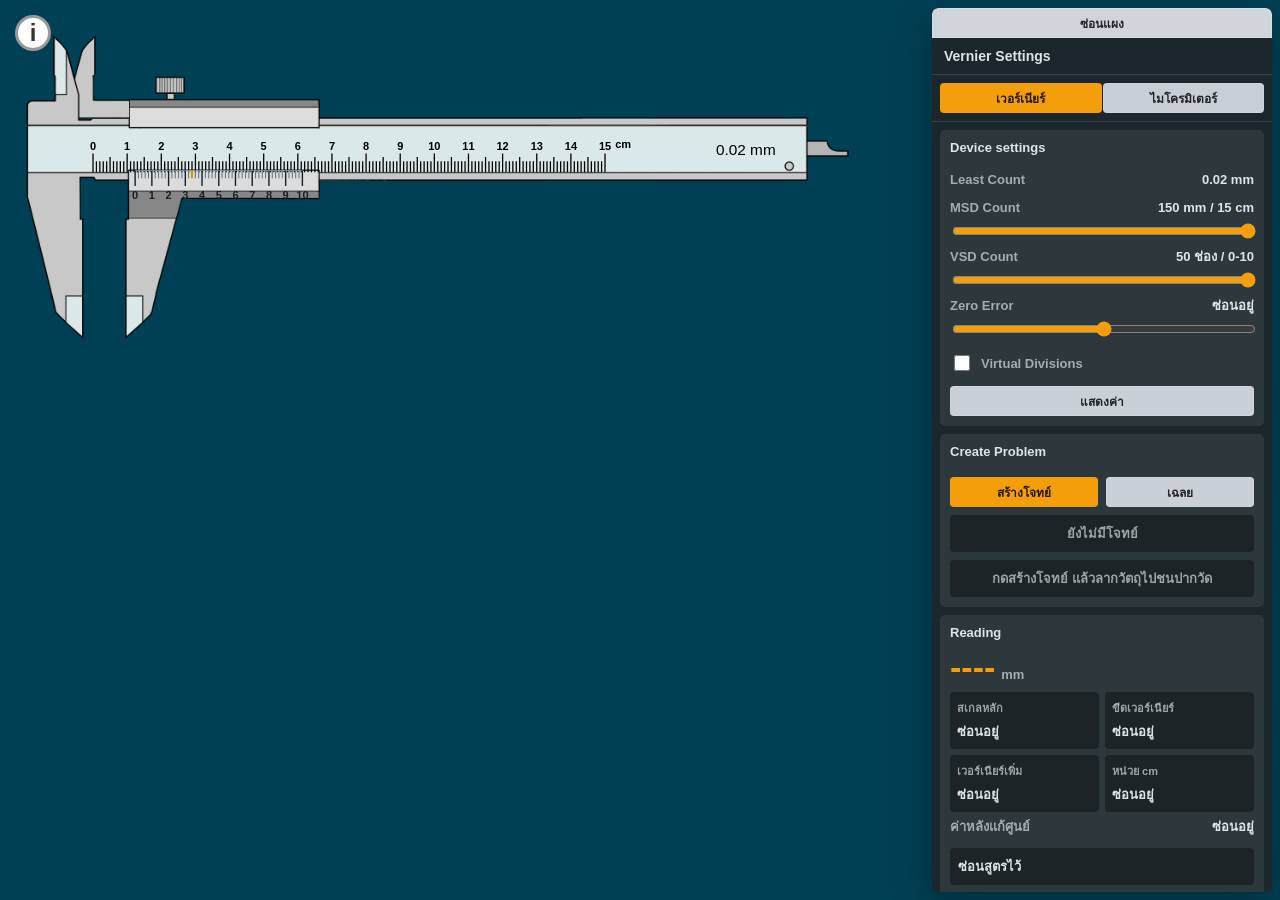
==== commit ab89040f: "Initial commit" ====
--- a/index.html
+++ b/index.html
@@ -1,781 +1,136 @@
-<!DOCTYPE html>
+<!doctype html>
 <html lang="th">
+  <head>
+    <meta charset="utf-8" />
+    <meta name="viewport" content="width=device-width, initial-scale=1" />
+    <title>เวอร์เนียร์คาลิปเปอร์จำลอง</title>
+    <link rel="stylesheet" href="styles.css" />
+  </head>
+  <body>
+    <main class="source-clone" aria-label="เวอร์เนียร์คาลิปเปอร์จำลอง">
+      <canvas id="caliperCanvas" width="1500" height="900">
+        เบราว์เซอร์ของคุณไม่รองรับ HTML5 canvas
+      </canvas>
 
-<head>
-  <meta charset="UTF-8">
+      <button class="info-button" id="infoButton" type="button" aria-label="ข้อมูลการใช้งาน">i</button>
 
-  <!-- SEO & Open Graph Meta Tags -->
-  <meta name="description" content="เรียนรู้ฟิสิกส์ ม.ปลาย พื้นฐานจลนศาสตร์ กฎนิวตัน พลังงาน แบบวงกลม คลื่น และอุณหพลศาสตร์ พร้อมแบบฝึกหัดและสถานการณ์จำลอง (Interactive Physics)">
-  <meta name="keywords" content="ฟิสิกส์, วิทยาศาสตร์, physics, จลนศาสตร์, กฎนิวตัน, พลังงาน, คลื่น, อุณหพลศาสตร์, simulation, แบบฝึกหัดฟิสิกส์">
-  <meta name="author" content="นายชัยเลิศ ตุ้มคำ">
-  
-  <meta property="og:title" content="Physics Lab - ศูนย์รวมความรู้ฟิสิกส์">
-  <meta property="og:description" content="เรียนรู้ฟิสิกส์ผ่านเว็บไซต์ที่ออกแบบมาให้เข้าใจง่าย อัดแน่นด้วยแบบจำลองเสมือนจริงและเนื้อหาที่ครบถ้วน">
-  <meta property="og:image" content="assets/hero_bg.png">
-  <meta property="og:url" content="https://physics.example.com">
-  <meta property="og:type" content="website">
-  
-  <link rel="icon" type="image/png" href="assets/icon_newton.png">
+      <aside class="gui-panel" aria-label="Vernier Settings">
+        <button class="settings-toggle" id="settingsToggleBtn" type="button" aria-expanded="true">
+          ซ่อนแผง
+        </button>
 
-  <meta name="viewport" content="width=device-width, initial-scale=1.0">
-  <title>ฟิสิกส์ 1 — แหล่งการเรียนรู้ดิจิทัล</title>
-  <link
-    href="https://fonts.googleapis.com/css2?family=Kanit:wght@300;400;600;700&family=Space+Mono:wght@400;700&display=swap"
-    rel="stylesheet">
-  <link rel="stylesheet" href="css/style.css">
-  <link rel="stylesheet" href="https://cdnjs.cloudflare.com/ajax/libs/font-awesome/6.4.0/css/all.min.css">
-</head>
+        <header class="gui-header">
+          <h1>Vernier Settings</h1>
+        </header>
 
-<body>
+        <section class="instrument-tabs" aria-label="เลือกเครื่องมือ">
+          <button class="instrument-tab is-active" id="vernierTabBtn" type="button" data-instrument="vernier">
+            เวอร์เนียร์
+          </button>
+          <button class="instrument-tab" id="micrometerTabBtn" type="button" data-instrument="micrometer">
+            ไมโครมิเตอร์
+          </button>
+        </section>
 
-  <!-- NAV -->
-  <nav>
-    <div class="nav-logo">PHYSICS1</div>
-    <ul class="nav-links">
-      <li><a href="#topics">บทเรียน</a></li>
-      <li><a href="#learn">เรียนรู้</a></li>
-      <li><a href="#simulation">จำลองสถานการณ์</a></li>
-      <li><a href="#quiz">แบบฝึกหัด</a></li>
-      <li><a href="#design">แนวคิดการสอน</a></li>
-      <li><a href="#author">ผู้จัดทำ</a></li>
-    </ul>
-  </nav>
+        <section class="gui-folder">
+          <h2>Device settings</h2>
 
-  <!-- HERO -->
-  <section class="hero">
-    <div class="hero-orb orb1"></div>
-    <div class="hero-orb orb2"></div>
-    <div class="hero-orb orb3"></div>
-    <div class="hero-content">
-      <div class="hero-badge">▶ แหล่งการเรียนรู้ดิจิทัล · วิชาฟิสิกส์ 1</div>
-      <h1>เรียนฟิสิกส์<br><span>ให้เข้าใจจริง</span></h1>
-      <p>เรียนรู้จากการลงมือปฏิบัติจริง ทดลองจำลองสถานการณ์ และฝึกทำโจทย์ ตามหลักการเรียนรู้สมัยใหม่</p>
-      <div class="hero-cta">
-        <a href="#topics" class="btn-primary">เริ่มเรียน →</a>
-        <a href="#design" class="btn-outline">แนวคิดการสอน</a>
-      </div>
-    </div>
-  </section>
+          <div class="setting-line">
+            <span>Least Count</span>
+            <strong id="leastCountValue">0.02 mm</strong>
+          </div>
 
-  <!-- STATS -->
-  <div class="stats">
-    <div class="stat">
-      <span class="stat-num">6</span>
-      <span class="stat-label">หน่วยการเรียน</span>
-    </div>
-    <div class="stat">
-      <span class="stat-num">30+</span>
-      <span class="stat-label">โจทย์ฝึกหัด</span>
-    </div>
-    <div class="stat">
-      <span class="stat-num">4</span>
-      <span class="stat-label">สถานการณ์จำลอง</span>
-    </div>
-  </div>
+          <label class="setting-field" for="mainScaleRange">
+            <span>MSD Count</span>
+            <output id="mainScaleCountValue" for="mainScaleRange">150 mm / 15 cm</output>
+          </label>
+          <input id="mainScaleRange" type="range" min="50" max="150" step="10" value="150" />
 
-  <!-- TOPICS -->
-  <section id="topics">
-    <div style="max-width:1100px;margin:0 auto">
-      <div class="section-label reveal">หน่วยการเรียนรู้</div>
-      <h2 class="section-title reveal">บทเรียนฟิสิกส์ 1</h2>
-      <p class="section-desc reveal">เนื้อหาครอบคลุมตามหลักสูตร จัดลำดับจากง่ายไปยาก
-        เพื่อให้ผู้เรียนสร้างความรู้อย่างต่อเนื่อง</p>
+          <label class="setting-field" for="vernierDivisionRange">
+            <span id="secondaryScaleLabel">VSD Count</span>
+            <output id="vernierDivisionValue" for="vernierDivisionRange">50 ช่อง / 0-10</output>
+          </label>
+          <input id="vernierDivisionRange" type="range" min="10" max="50" step="10" value="50" />
 
-      <div class="topics-grid">
-        <a href="#learn" class="topic-card reveal" onclick="switchTab('kinematics')">
-          <img src="assets/icon_kinematics.png" alt="จลนศาสตร์" class="topic-icon">
-          <div class="topic-num">บทที่ 01</div>
-          <div class="topic-title">จลนศาสตร์</div>
-          <p class="topic-desc">การเคลื่อนที่เส้นตรง ความเร็ว ความเร่ง และสมการการเคลื่อนที่</p>
-          <div class="topic-tags">
-            <span class="tag">ความเร็ว</span>
-            <span class="tag">ความเร่ง</span>
-            <span class="tag">การกระจัด</span>
+          <div class="manual-slide" aria-hidden="true">
+            <output id="openingOutput" for="measurementRange">12.34 mm</output>
+            <button class="step-button" id="decreaseBtn" type="button" aria-label="ลดค่า">-</button>
+            <input id="measurementRange" type="range" min="0" max="150" step="0.02" value="12.34" />
+            <button class="step-button" id="increaseBtn" type="button" aria-label="เพิ่มค่า">+</button>
           </div>
-        </a>
 
-        <a href="#learn" class="topic-card reveal" onclick="switchTab('newton')" style="transition-delay:0.1s">
-          <img src="assets/icon_newton.png" alt="กฎนิวตัน" class="topic-icon">
-          <div class="topic-num">บทที่ 02</div>
-          <div class="topic-title">กฎการเคลื่อนที่ของนิวตัน</div>
-          <p class="topic-desc">กฎทั้งสามของนิวตัน แรง มวล และความเร่ง</p>
-          <div class="topic-tags">
-            <span class="tag">F=ma</span>
-            <span class="tag">แรงลัพธ์</span>
-            <span class="tag">แรงเสียดทาน</span>
+          <label class="setting-field" for="zeroErrorRange">
+            <span>Zero Error</span>
+            <output id="zeroErrorValue" for="zeroErrorRange">ซ่อนอยู่</output>
+          </label>
+          <input id="zeroErrorRange" type="range" min="-49" max="49" step="1" value="0" />
+
+          <label class="check-row" for="drawSubDivisionsInput">
+            <input id="drawSubDivisionsInput" type="checkbox" />
+            <span>Virtual Divisions</span>
+          </label>
+
+          <button class="pane-button" id="valuesToggleBtn" type="button" aria-pressed="false">Display values</button>
+        </section>
+
+        <section class="gui-folder">
+          <h2>Create Problem</h2>
+          <div class="button-row">
+            <button class="pane-button primary" id="newProblemBtn" type="button">สร้างโจทย์</button>
+            <button class="pane-button" id="revealBtn" type="button">เฉลย</button>
           </div>
-        </a>
+          <div class="problem-value" id="problemValue">ยังไม่มีโจทย์</div>
+          <div class="status-strip" id="problemStatus">กดสร้างโจทย์ แล้วลากวัตถุไปชนปากวัด</div>
+        </section>
 
-        <a href="#learn" class="topic-card reveal" onclick="switchTab('energy')" style="transition-delay:0.2s">
-          <img src="assets/icon_energy.png" alt="งานและพลังงาน" class="topic-icon">
-          <div class="topic-num">บทที่ 03</div>
-          <div class="topic-title">งานและพลังงาน</div>
-          <p class="topic-desc">งานเชิงกล พลังงานจลน์ พลังงานศักย์ และการอนุรักษ์พลังงาน</p>
-          <div class="topic-tags">
-            <span class="tag">W=Fd</span>
-            <span class="tag">พลังงานจลน์</span>
-            <span class="tag">พลังงานศักย์</span>
+        <section class="gui-folder readout-block">
+          <h2>Reading</h2>
+          <div class="primary-reading">
+            <span id="readingValue">----</span>
+            <small>mm</small>
           </div>
-        </a>
+          <dl class="readout-grid">
+            <div>
+              <dt>สเกลหลัก</dt>
+              <dd id="mainScaleValue">ซ่อนอยู่</dd>
+            </div>
+            <div>
+              <dt>ขีดเวอร์เนียร์</dt>
+              <dd id="vernierLineValue">ซ่อนอยู่</dd>
+            </div>
+            <div>
+              <dt>เวอร์เนียร์เพิ่ม</dt>
+              <dd id="vernierAddValue">ซ่อนอยู่</dd>
+            </div>
+            <div>
+              <dt>หน่วย cm</dt>
+              <dd id="readingCmValue">ซ่อนอยู่</dd>
+            </div>
+          </dl>
+          <div class="correction-line">
+            <span>ค่าหลังแก้ศูนย์</span>
+            <strong id="correctedValue">ซ่อนอยู่</strong>
+          </div>
+          <p class="formula-text" id="formulaText">ซ่อนสูตรไว้</p>
+        </section>
+      </aside>
 
-        <a href="#learn" class="topic-card reveal" onclick="switchTab('circular')" style="transition-delay:0.3s">
-          <img src="assets/icon_circular.png" alt="การเคลื่อนที่แบบวงกลม" class="topic-icon">
-          <div class="topic-num">บทที่ 04</div>
-          <div class="topic-title">การเคลื่อนที่แบบวงกลม</div>
-          <p class="topic-desc">ความเร็วเชิงมุม แรงสู่ศูนย์กลาง และการประยุกต์</p>
-          <div class="topic-tags">
-            <span class="tag">แรงสู่ศูนย์กลาง</span>
-            <span class="tag">คาบ</span>
-            <span class="tag">ความถี่</span>
-          </div>
-        </a>
-
-        <a href="#learn" class="topic-card reveal" onclick="switchTab('wave')" style="transition-delay:0.4s">
-          <img src="assets/icon_wave.png" alt="การสั่นและคลื่น" class="topic-icon">
-          <div class="topic-num">บทที่ 05</div>
-          <div class="topic-title">การสั่นและคลื่น</div>
-          <p class="topic-desc">การสั่นอย่างง่าย คลื่นกล คลื่นเสียง และคลื่นนิ่ง</p>
-          <div class="topic-tags">
-            <span class="tag">แอมพลิจูด</span>
-            <span class="tag">ความยาวคลื่น</span>
-            <span class="tag">คลื่นเสียง</span>
-          </div>
-        </a>
-
-        <a href="#learn" class="topic-card reveal" onclick="switchTab('thermo')" style="transition-delay:0.5s">
-          <img src="assets/icon_thermo.png" alt="อุณหพลศาสตร์" class="topic-icon">
-          <div class="topic-num">บทที่ 06</div>
-          <div class="topic-title">ความร้อนและอุณหพลศาสตร์</div>
-          <p class="topic-desc">อุณหภูมิ ความร้อน กฎของแก๊ส และเทอร์โมไดนามิกส์</p>
-          <div class="topic-tags">
-            <span class="tag">PV=nRT</span>
-            <span class="tag">ความจุความร้อน</span>
-            <span class="tag">เอนโทรปี</span>
-          </div>
-        </a>
-      </div>
-    </div>
-  </section>
-
-  <!-- LEARN -->
-  <section id="learn" style="background: var(--surface)">
-    <div class="lesson-wrapper">
-      <div class="section-label reveal">เนื้อหาบทเรียน</div>
-      <h2 class="section-title reveal">เรียนรู้แบบ Active Learning</h2>
-      <p class="section-desc reveal">เนื้อหา สูตร และตัวอย่างโจทย์ในแต่ละบท — คลิกแท็บเพื่อสลับบทเรียน</p>
-
-      <div class="lesson-tabs reveal">
-        <button class="tab-btn active" onclick="switchTab('kinematics')">จลนศาสตร์</button>
-        <button class="tab-btn" onclick="switchTab('newton')">กฎนิวตัน</button>
-        <button class="tab-btn" onclick="switchTab('energy')">งานและพลังงาน</button>
-        <button class="tab-btn" onclick="switchTab('circular')">การเคลื่อนที่แบบวงกลม</button>
-        <button class="tab-btn" onclick="switchTab('wave')">การสั่นและคลื่น</button>
-        <button class="tab-btn" onclick="switchTab('thermo')">ความร้อน</button>
-      </div>
-
-      <!-- ==================== บทที่ 1: จลนศาสตร์ ==================== -->
-      <div id="tab-kinematics" class="tab-content active">
-        <div class="content-box reveal">
-          <h3><i class="fa-solid fa-location-pin"></i> จลนศาสตร์ (Kinematics)</h3>
-          <div style="text-align:center;margin-bottom:24px;">
-            <img src="assets/kinematics_illus.png" alt="Kinematics" style="max-width:100%;height:auto;border-radius:8px;box-shadow:var(--shadow);border:1px solid var(--border);">
-          </div>
-          <p>จลนศาสตร์ศึกษาการเคลื่อนที่ของวัตถุโดยไม่คำนึงถึงสาเหตุของการเคลื่อนที่ ปริมาณสำคัญได้แก่ ตำแหน่ง (x), การกระจัด (Δx), ความเร็ว (v), ความเร่ง (a) และเวลา (t)</p>
-          <div class="key-point"><span><i class="fa-solid fa-lightbulb"></i></span>
-            <p>ความเร็ว = อัตราการเปลี่ยนแปลงของตำแหน่งต่อเวลา เป็นปริมาณเวกเตอร์</p>
-          </div>
-          <h3 style="margin-top:24px">สมการการเคลื่อนที่ (สม่ำเสมอ)</h3>
-          <div class="formula-box">v = u + at</div>
-          <div class="formula-label">ความเร็วสุดท้าย = ความเร็วต้น + (ความเร่ง × เวลา)</div>
-          <div class="formula-box">s = ut + ½at²</div>
-          <div class="formula-label">การกระจัด = ความเร็วต้น×เวลา + ½(ความเร่ง)(เวลา²)</div>
-          <div class="formula-box">v² = u² + 2as</div>
-          <div class="formula-label">กำลังสองความเร็วสุดท้าย = กำลังสองความเร็วต้น + 2(ความเร่ง)(การกระจัด)</div>
-          <div class="key-point" style="margin-top:20px"><span><i class="fa-solid fa-triangle-exclamation"></i></span>
-            <p>สมการเหล่านี้ใช้ได้เฉพาะเมื่อความเร่งมีค่าคงที่เท่านั้น</p>
-          </div>
-        </div>
-        <div class="content-box reveal">
-          <h3><i class="fa-solid fa-book-open-reader"></i> เวกเตอร์ (Vector) vs สเกลาร์ (Scalar)</h3>
-          <p>ในการศึกษาฟิสิกส์ ปริมาณต่างๆ จะถูกแบ่งออกเป็น 2 ประเภทหลัก:</p>
-          <ul style="margin-left:24px; color:var(--muted); line-height:1.8">
-            <li><strong>ปริมาณสเกลาร์ (Scalar):</strong> มีแค่ "ขนาด" อย่างเดียว เช่น ระยะทาง, อัตราเร็ว, มวล, เวลา</li>
-            <li><strong>ปริมาณเวกเตอร์ (Vector):</strong> ต้องมีทั้ง "ขนาด" และ "ทิศทาง" เช่น การกระจัด, ความเร็ว, แรง</li>
-          </ul>
-          <div class="key-point" style="margin-top:16px"><p><strong>ข้อควรระวัง:</strong> อัตราเร็ว = ระยะทาง/เวลา (สเกลาร์) แต่ ความเร็ว = การกระจัด/เวลา (เวกเตอร์)</p></div>
-        </div>
-        <div class="content-box reveal">
-          <h3><i class="fa-solid fa-pen"></i> ตัวอย่างโจทย์</h3>
-          <p><strong>โจทย์:</strong> รถยนต์เริ่มต้นจากหยุดนิ่ง มีความเร่ง 3 m/s² จงหาความเร็วและระยะทางที่เคลื่อนที่ได้ใน 5 วินาที</p>
-          <div class="formula-box" style="font-size:0.9rem; text-align:left; padding:16px 20px;">
-            u = 0, a = 3 m/s², t = 5 s<br><br>
-            v = u + at = 0 + (3)(5) = <span style="color:#10b981">15 m/s</span><br><br>
-            s = ut + ½at² = 0 + ½(3)(25) = <span style="color:#10b981">37.5 m</span>
-          </div>
-        </div>
-        <div class="content-box reveal">
-          <h3><i class="fa-solid fa-pen"></i> ตัวอย่างโจทย์: การตกอิสระ (Free Fall)</h3>
-          <p><strong>โจทย์:</strong> ปล่อยก้อนหินลงมาจากดาดฟ้าตึก หินตกกระทบพื้นในเวลา 3 วินาที ตึกนี้สูงเท่าใด? (g = 9.8 m/s²)</p>
-          <div class="formula-box" style="font-size:0.9rem; text-align:left; padding:16px 20px;">
-            u = 0 (ปล่อยจากหยุดนิ่ง), a = 9.8 m/s², t = 3 s<br><br>
-            s = ut + ½at² = (0)(3) + ½(9.8)(9) = <span style="color:#10b981">44.1 เมตร</span>
-          </div>
-        </div>
-        <div class="content-box reveal" style="border-left:4px solid var(--accent)">
-          <h4><i class="fa-solid fa-gamepad"></i> จำลอง: ความเร่งและความเร็ว</h4>
-          <p style="font-size:0.85rem;color:var(--muted);margin-bottom:12px">ปรับค่าความเร่งแล้วกดเริ่ม เพื่อดูรถวิ่งด้วยความเร่งที่กำหนด</p>
-          <canvas id="cvKine" width="700" height="120" style="width:100%;border-radius:8px;background:var(--bg);border:1px solid var(--border);display:block;margin-bottom:12px"></canvas>
-          <div style="display:flex;gap:16px;align-items:center;flex-wrap:wrap">
-            <div style="flex:1;min-width:140px">
-              <label style="font-size:0.78rem;color:var(--muted)">ความเร่ง (m/s²)</label>
-              <input type="range" id="sim1-acc" min="0" max="10" value="3" style="width:100%" oninput="sim1Update()">
-            </div>
-            <div style="font-family:'Space Mono';font-size:0.85rem;color:var(--accent);min-width:100px" id="sim1-info">a = 3.0 m/s²</div>
-            <button class="sim-btn primary" onclick="sim1Start()" style="padding:6px 16px;font-size:0.85rem">▶ เริ่ม</button>
-            <button class="sim-btn" onclick="sim1Reset()" style="padding:6px 16px;font-size:0.85rem">↺ รีเซ็ต</button>
-          </div>
-          <div style="font-size:0.8rem;color:var(--muted);margin-top:8px" id="sim1-result"></div>
-        </div>
-        <div class="content-box reveal">
-          <h4><i class="fa-solid fa-clipboard-question"></i> แบบทดสอบ: จลนศาสตร์</h4>
-          <p>รถเริ่มต้นจาก 0 ด้วยความเร่ง 4 m/s² ใน 5 วินาที ความเร็วจะเป็นเท่าใด?</p>
-          <button class="btn-outline" style="padding:6px 12px;font-size:0.9rem;" onclick="alert('ผิดครับ')">A: 10 m/s</button>
-          <button class="btn-outline" style="padding:6px 12px;font-size:0.9rem;" onclick="alert('ถูกต้อง! v = u+at = 20 m/s')">B: 20 m/s</button>
-        </div>
-      </div>
-
-      <!-- ==================== บทที่ 2: กฎนิวตัน ==================== -->
-      <div id="tab-newton" class="tab-content">
-        <div class="content-box reveal">
-          <h3><i class="fa-solid fa-scale-balanced"></i> กฎการเคลื่อนที่ของนิวตัน</h3>
-          <div style="text-align:center;margin-bottom:24px;">
-            <img src="assets/newton_illus.png" alt="Newton's Law" style="max-width:100%;height:auto;border-radius:8px;box-shadow:var(--shadow);border:1px solid var(--border);">
-          </div>
-          <div class="key-point"><span><i class="fa-solid fa-1"></i></span>
-            <p><strong>กฎข้อที่ 1 (กฎความเฉื่อย):</strong> วัตถุจะคงสภาพนิ่งหรือเคลื่อนที่เป็นเส้นตรงด้วยความเร็วคงที่ ถ้าไม่มีแรงลัพธ์กระทำต่อวัตถุ</p>
-          </div>
-          <div class="key-point"><span><i class="fa-solid fa-2"></i></span>
-            <p><strong>กฎข้อที่ 2:</strong> ความเร่งของวัตถุแปรผันตรงกับแรงลัพธ์และแปรผกผันกับมวล</p>
-          </div>
-          <div class="formula-box">ΣF = ma</div>
-          <div class="formula-label">แรงลัพธ์ (N) = มวล (kg) × ความเร่ง (m/s²)</div>
-          <div class="key-point" style="margin-top:16px"><span><i class="fa-solid fa-3"></i></span>
-            <p><strong>กฎข้อที่ 3 (กฎแรงปฏิกิริยา):</strong> ทุกแรงกิริยามีแรงปฏิกิริยาที่มีขนาดเท่ากันแต่ทิศทางตรงข้าม</p>
-          </div>
-          <div class="key-point" style="margin-top:20px;background:#eff6ff;border-left-color:var(--accent);"><span><i class="fa-solid fa-lightbulb"></i></span>
-            <p><strong>เรื่องน่ารู้:</strong> นิวตันค้นพบกฎเหล่านี้จากคำถามที่ว่า "แรงอะไรที่ทำให้ผลแอปเปิลตกสู่พื้นดิน และแรงนั้นเป็นแรงเดียวกับที่ตรึงดวงจันทร์ไว้กับโลกหรือไม่?"</p>
-          </div>
-        </div>
-        <div class="content-box reveal">
-          <h3><i class="fa-solid fa-wrench"></i> แรงสำคัญที่ควรรู้</h3>
-          <div class="formula-box" style="font-size:0.9rem; text-align:left; padding:16px 20px;">
-            น้ำหนัก: W = mg (g ≈ 9.8 m/s²)<br><br>
-            แรงเสียดทาน: f = μN<br>
-            &nbsp;&nbsp;• μₛ = สัมประสิทธิ์แรงเสียดทานสถิต<br>
-            &nbsp;&nbsp;• μₖ = สัมประสิทธิ์แรงเสียดทานจลน์
-          </div>
-          <div class="key-point"><span><i class="fa-solid fa-lightbulb"></i></span>
-            <p>N คือแรงปฏิกิริยาตั้งฉาก (Normal force) ไม่ใช่น้ำหนัก บนพื้นเอียงค่า N จะไม่เท่ากับ mg</p>
-          </div>
-        </div>
-        <div class="content-box reveal">
-          <h3><i class="fa-solid fa-pen-ruler"></i> แผนภาพวัตถุอิสระ (Free Body Diagram - FBD)</h3>
-          <p>หัวใจสำคัญของการแก้โจทย์กฎนิวตันคือการวาด FBD — วาดเฉพาะวัตถุที่สนใจ และใส่แรงทั้งหมดเป็นลูกศรเวกเตอร์</p>
-          <ul style="margin-left:24px; color:var(--muted); line-height:1.8">
-            <li><strong>W (Weight):</strong> น้ำหนัก พุ่งลงสู่ศูนย์กลางโลกเสมอ (W=mg)</li>
-            <li><strong>N (Normal Force):</strong> แรงดันพื้น ตั้งฉากกับผิวสัมผัสพุ่งออกจากผิวเสมอ</li>
-            <li><strong>T (Tension):</strong> แรงตึงเชือก พุ่งออกจากวัตถุเสมอ</li>
-            <li><strong>f (Friction):</strong> แรงเสียดทาน ทิศตรงข้ามกับการเคลื่อนที่สัมพัทธ์</li>
-          </ul>
-        </div>
-        <div class="content-box reveal">
-          <h3><i class="fa-solid fa-pen"></i> ตัวอย่างโจทย์: พื้นเอียง</h3>
-          <p><strong>โจทย์:</strong> วางกล่องมวล 5 kg บนพื้นเอียงทำมุม 30° ถ้าพื้นไม่มีแรงเสียดทาน ความเร่งคือเท่าใด?</p>
-          <div class="formula-box" style="font-size:0.9rem; text-align:left; padding:16px 20px;">
-            แรงขนานพื้นเอียง = mg sin(30°)<br>
-            จาก ΣF = ma → mg sin(30°) = ma<br>
-            a = g sin(30°) = (9.8)(0.5) = <span style="color:#10b981">4.9 m/s²</span>
-          </div>
-        </div>
-        <div class="content-box reveal" style="border-left:4px solid var(--accent2)">
-          <h4><i class="fa-solid fa-gamepad"></i> จำลอง: กฎข้อ 2 (F = ma)</h4>
-          <p style="font-size:0.85rem;color:var(--muted);margin-bottom:12px">ปรับแรง (F) และมวล (m) แล้วดูผลของความเร่ง</p>
-          <canvas id="cvNewton" width="700" height="140" style="width:100%;border-radius:8px;background:var(--bg);border:1px solid var(--border);display:block;margin-bottom:12px"></canvas>
-          <div style="display:flex;gap:16px;flex-wrap:wrap">
-            <div style="flex:1;min-width:140px">
-              <label style="font-size:0.78rem;color:var(--muted)">แรง F (N)</label>
-              <input type="range" id="sim2-f" min="1" max="100" value="50" style="width:100%" oninput="sim2Draw()">
-              <div style="font-family:'Space Mono';font-size:0.8rem;text-align:right;color:var(--accent2)" id="sim2-f-val">50 N</div>
-            </div>
-            <div style="flex:1;min-width:140px">
-              <label style="font-size:0.78rem;color:var(--muted)">มวล m (kg)</label>
-              <input type="range" id="sim2-m" min="1" max="20" value="5" style="width:100%" oninput="sim2Draw()">
-              <div style="font-family:'Space Mono';font-size:0.8rem;text-align:right;color:var(--accent2)" id="sim2-m-val">5 kg</div>
-            </div>
-          </div>
-          <div style="text-align:center;margin-top:12px;font-family:'Space Mono';font-size:1.1rem;color:var(--accent2)" id="sim2-result">a = F/m = 50/5 = 10.0 m/s²</div>
-        </div>
-        <div class="content-box reveal">
-          <h4><i class="fa-solid fa-clipboard-question"></i> แบบทดสอบ: กฎนิวตัน</h4>
-          <p>แรง 20N ดันมวล 4kg ที่อยู่นิ่งให้มีความเร่งเท่าใด?</p>
-          <button class="btn-outline" style="padding:6px 12px;font-size:0.9rem;" onclick="alert('ถูกต้อง! a = F/m')">A: 5 m/s²</button>
-          <button class="btn-outline" style="padding:6px 12px;font-size:0.9rem;" onclick="alert('ผิดครับ ต้องหารไม่ใช่คูณ')">B: 80 m/s²</button>
-        </div>
-      </div>
-
-      <!-- ==================== บทที่ 3: งานและพลังงาน ==================== -->
-      <div id="tab-energy" class="tab-content">
-        <div class="content-box reveal">
-          <h3><i class="fa-solid fa-bolt"></i> งานและพลังงาน</h3>
-          <div style="text-align:center;margin-bottom:24px;">
-            <img src="assets/energy_illus.png" alt="Work and Energy" style="max-width:100%;height:auto;border-radius:8px;box-shadow:var(--shadow);border:1px solid var(--border);">
-          </div>
-          <p>งานเชิงกล (W) เกิดขึ้นเมื่อแรงกระทำต่อวัตถุและวัตถุเกิดการเคลื่อนที่ในทิศทางของแรง</p>
-          <div class="formula-box">W = F·d·cosθ</div>
-          <div class="formula-label">งาน (J) = แรง (N) × การกระจัด (m) × cos(มุมระหว่างแรงกับการกระจัด)</div>
-          <h3 style="margin-top:24px">พลังงานกล</h3>
-          <div class="formula-box" style="font-size:0.9rem; text-align:left; padding:16px 20px;">
-            พลังงานจลน์: KE = ½mv²<br><br>
-            พลังงานศักย์โน้มถ่วง: PE = mgh<br><br>
-            พลังงานกลรวม: E = KE + PE = คงที่ (ไม่มีแรงต้าน)
-          </div>
-          <div class="key-point"><span><i class="fa-solid fa-star"></i></span>
-            <p><strong>กฎอนุรักษ์พลังงาน:</strong> พลังงานไม่สามารถสร้างหรือทำลายได้ เพียงแต่เปลี่ยนรูปจากรูปแบบหนึ่งไปสู่อีกรูปแบบหนึ่ง</p>
-          </div>
-          <h3 style="margin-top:24px">กำลัง (Power)</h3>
-          <div class="formula-box">P = W/t = Fv</div>
-          <div class="formula-label">กำลัง (W หรือ J/s) = งาน/เวลา = แรง × ความเร็ว</div>
-        </div>
-        <div class="content-box reveal">
-          <h3><i class="fa-solid fa-recycle"></i> แรงอนุรักษ์ (Conservative Force)</h3>
-          <p>แรงอนุรักษ์ คือแรงที่งานรวมในการเคลื่อนที่ครบรอบมีค่าเป็นศูนย์ (งานไม่ขึ้นกับเส้นทาง) เช่น <strong>แรงโน้มถ่วง</strong> และ <strong>แรงสปริง</strong></p>
-          <p style="margin-top:8px">ส่วน <strong>แรงไม่อนุรักษ์</strong> คืองานที่ขึ้นกับเส้นทาง เช่น <strong>แรงเสียดทาน</strong> (ยิ่งเดินอ้อม งานยิ่งเสียไปมาก)</p>
-        </div>
-        <div class="content-box reveal">
-          <h3><i class="fa-solid fa-pen"></i> ตัวอย่างโจทย์: ลูกตุ้มเพนดูลัม (Pendulum)</h3>
-          <p><strong>โจทย์:</strong> ดึงลูกตุ้มมวล 1 kg ขึ้นไปสูง 0.2 m แล้วปล่อย อัตราเร็วขณะผ่านจุดต่ำสุดคือเท่าใด? (g=10)</p>
-          <div class="formula-box" style="font-size:0.9rem; text-align:left; padding:16px 20px;">
-            PE ที่จุดสูงสุด = KE ที่จุดต่ำสุด<br>
-            mgh = ½mv²<br>
-            (1)(10)(0.2) = ½(1)(v²)<br>
-            2 = 0.5(v²) → v² = 4 → v = <span style="color:#10b981">2 m/s</span>
-          </div>
-        </div>
-        <div class="content-box reveal" style="border-left:4px solid var(--accent3)">
-          <h4><i class="fa-solid fa-gamepad"></i> จำลอง: พลังงานศักย์ &amp; จลน์</h4>
-          <p style="font-size:0.85rem;color:var(--muted);margin-bottom:12px">เลื่อนตำแหน่งลูกบอลบนรางเพื่อดูการแปลงพลังงาน PE ↔ KE</p>
-          <canvas id="cvEnergy" width="700" height="200" style="width:100%;border-radius:8px;background:var(--bg);border:1px solid var(--border);display:block;margin-bottom:12px"></canvas>
-          <div style="display:flex;gap:16px;align-items:center;flex-wrap:wrap">
-            <div style="flex:1;min-width:200px">
-              <label style="font-size:0.78rem;color:var(--muted)">ตำแหน่งบนราง (ความสูง)</label>
-              <input type="range" id="sim3-h" min="0" max="100" value="100" style="width:100%" oninput="sim3Draw()">
-            </div>
-            <div style="font-family:'Space Mono';font-size:0.8rem;color:var(--accent3);min-width:160px" id="sim3-info">PE: 100% | KE: 0%</div>
-          </div>
-        </div>
-        <div class="content-box reveal">
-          <h4><i class="fa-solid fa-clipboard-question"></i> แบบทดสอบ: พลังงาน</h4>
-          <p>วัตถุ 2kg ตกจาก 5m มีพลังงานศักย์เริ่มต้นเท่าใด? (g=10)</p>
-          <button class="btn-outline" style="padding:6px 12px;font-size:0.9rem;" onclick="alert('ถูกต้อง! mgh = 2*10*5 = 100J')">A: 100 J</button>
-          <button class="btn-outline" style="padding:6px 12px;font-size:0.9rem;" onclick="alert('ผิดครับ')">B: 50 J</button>
-        </div>
-      </div>
-
-      <!-- ==================== บทที่ 4: การเคลื่อนที่แบบวงกลม ==================== -->
-      <div id="tab-circular" class="tab-content">
-        <div class="content-box reveal">
-          <h3><i class="fa-solid fa-circle-notch"></i> การเคลื่อนที่แบบวงกลม</h3>
-          <div style="text-align:center;margin-bottom:24px;">
-            <img src="assets/circular_illus.png" alt="Circular Motion" style="max-width:100%;height:auto;border-radius:8px;box-shadow:var(--shadow);border:1px solid var(--border);">
-          </div>
-          <p>การเคลื่อนที่แบบวงกลม คือการที่วัตถุเคลื่อนที่รอบจุดศูนย์กลางคงที่ด้วยรัศมีที่คงที่</p>
-          <div class="formula-box">a_c = v² / r</div>
-          <div class="formula-label">ความเร่งสู่ศูนย์กลาง (m/s²) = (ความเร็วเชิงเส้น)² / รัศมี (m)</div>
-          <div class="formula-box" style="margin-top:16px;">F_c = m × v² / r</div>
-          <div class="formula-label">แรงสู่ศูนย์กลาง (N) = มวล (kg) × ความเร่งสู่ศูนย์กลาง</div>
-        </div>
-        <div class="content-box reveal">
-          <h3><i class="fa-solid fa-car-side"></i> แรงหนีศูนย์กลาง (Centrifugal Force) มีจริงหรือไม่?</h3>
-          <p>ในมุมมองของผู้สังเกตการณ์ภายนอก (Inertial Frame) <strong>แรงหนีศูนย์กลางไม่มีจริง</strong> สิ่งที่มีจริงคือความเฉื่อยของวัตถุที่พยายามจะวิ่งเป็นเส้นตรง แต่กลับถูกแรงสู่ศูนย์กลางดึงกลับมาเป็นวงกลม ทำให้คนข้างในกล่องรู้สึกเหมือนถูกผลักออก (Pseudo Force)</p>
-        </div>
-        <div class="content-box reveal">
-          <h3><i class="fa-solid fa-pen"></i> ตัวอย่างโจทย์: รถเข้าโค้งผิวราบ</h3>
-          <p><strong>โจทย์:</strong> รถเข้าโค้งรัศมี 40 m ด้วยความเร็วสูงสุด 20 m/s โดยไม่ไถล สัมประสิทธิ์ความเสียดทานคือเท่าใด? (g=10)</p>
-          <div class="formula-box" style="font-size:0.9rem; text-align:left; padding:16px 20px;">
-            แรงสู่ศูนย์กลาง = แรงเสียดทานสถิตสูงสุด<br>
-            mv²/r = μmg → μ = v²/(rg)<br>
-            μ = (20²)/(40×10) = 400/400 = <span style="color:#10b981">1.0</span>
-          </div>
-        </div>
-        <div class="content-box reveal" style="border-left:4px solid var(--accent)">
-          <h4><i class="fa-solid fa-gamepad"></i> จำลอง: วงกลม</h4>
-          <p style="font-size:0.85rem;color:var(--muted);margin-bottom:12px">ปรับความเร็วและรัศมี เพื่อดูความเร่งสู่ศูนย์กลางที่เปลี่ยนไป</p>
-          <canvas id="cvCircle" width="700" height="250" style="width:100%;border-radius:8px;background:var(--bg);border:1px solid var(--border);display:block;margin-bottom:12px"></canvas>
-          <div style="display:flex;gap:16px;flex-wrap:wrap">
-            <div style="flex:1;min-width:140px">
-              <label style="font-size:0.78rem;color:var(--muted)">ความเร็ว v (m/s)</label>
-              <input type="range" id="sim4-v" min="1" max="20" value="8" style="width:100%" oninput="sim4Update()">
-              <div style="font-family:'Space Mono';font-size:0.8rem;text-align:right;color:var(--accent)" id="sim4-v-val">8 m/s</div>
-            </div>
-            <div style="flex:1;min-width:140px">
-              <label style="font-size:0.78rem;color:var(--muted)">รัศมี r (m)</label>
-              <input type="range" id="sim4-r" min="1" max="20" value="5" style="width:100%" oninput="sim4Update()">
-              <div style="font-family:'Space Mono';font-size:0.8rem;text-align:right;color:var(--accent)" id="sim4-r-val">5 m</div>
-            </div>
-          </div>
-          <div style="text-align:center;margin-top:10px;font-family:'Space Mono';font-size:0.9rem;color:var(--accent)" id="sim4-info">a_c = v²/r = 64/5 = 12.8 m/s²</div>
-        </div>
-        <div class="content-box reveal">
-          <h4><i class="fa-solid fa-clipboard-question"></i> แบบทดสอบ: วงกลม</h4>
-          <p>วัตถุวิ่งวงกลม รัศมี 2m ความเร็ว 4m/s ความเร่งสู่ศูนย์กลางคือ?</p>
-          <button class="btn-outline" style="padding:6px 12px;font-size:0.9rem;" onclick="alert('ผิดครับ')">A: 2 m/s²</button>
-          <button class="btn-outline" style="padding:6px 12px;font-size:0.9rem;" onclick="alert('ถูกต้อง! a_c = v²/r')">B: 8 m/s²</button>
-        </div>
-      </div>
-
-      <!-- ==================== บทที่ 5: การสั่นและคลื่น ==================== -->
-      <div id="tab-wave" class="tab-content">
-        <div class="content-box reveal">
-          <h3><i class="fa-solid fa-water"></i> การสั่นและคลื่น</h3>
-          <div style="text-align:center;margin-bottom:24px;">
-            <img src="assets/wave_illus.png" alt="Waves" style="max-width:100%;height:auto;border-radius:8px;box-shadow:var(--shadow);border:1px solid var(--border);">
-          </div>
-          <p>คลื่นกลอาศัยตัวกลางในการส่งผ่านพลังงาน โดยสิ่งสำคัญคือ ความถี่ (f) และความยาวคลื่น (λ)</p>
-          <div class="formula-box">v = fλ</div>
-          <div class="formula-label">อัตราเร็วคลื่น (m/s) = ความถี่ (Hz) × ความยาวคลื่น (m)</div>
-        </div>
-        <div class="content-box reveal">
-          <h3><i class="fa-solid fa-layer-group"></i> การแทรกสอด (Interference)</h3>
-          <p>เมื่อคลื่น 2 ขบวนมาเจอกัน จะเกิดการซ้อนทับกัน (Superposition):</p>
-          <ul style="margin-left:24px; color:var(--muted); line-height:1.8">
-            <li><strong>แทรกสอดแบบเสริม (Constructive):</strong> สันคลื่นเจอสันคลื่น แอมพลิจูดรวมเพิ่มขึ้น</li>
-            <li><strong>แทรกสอดแบบหักล้าง (Destructive):</strong> สันคลื่นเจอท้องคลื่น แอมพลิจูดรวมลดลง</li>
-          </ul>
-        </div>
-        <div class="content-box reveal">
-          <h3><i class="fa-solid fa-pen"></i> ตัวอย่างโจทย์: เสียงสะท้อน (Echo)</h3>
-          <p><strong>โจทย์:</strong> ตะโกนหน้าผา ได้ยินเสียงสะท้อนกลับมาใน 4 วินาที ระยะจากหน้าผา 680 m อัตราเร็วเสียงคือ?</p>
-          <div class="formula-box" style="font-size:0.9rem; text-align:left; padding:16px 20px;">
-            ระยะทางรวม = 2 × 680 = 1360 m<br>
-            v = ระยะทาง/เวลา = 1360 / 4 = <span style="color:#10b981">340 m/s</span>
-          </div>
-        </div>
-        <div class="content-box reveal" style="border-left:4px solid #10b981">
-          <h4><i class="fa-solid fa-gamepad"></i> จำลอง: คลื่น</h4>
-          <p style="font-size:0.85rem;color:var(--muted);margin-bottom:12px">ปรับความถี่และแอมพลิจูดเพื่อดูรูปร่างคลื่นเปลี่ยนไป</p>
-          <canvas id="cvWave" width="700" height="160" style="width:100%;border-radius:8px;background:var(--bg);border:1px solid var(--border);display:block;margin-bottom:12px"></canvas>
-          <div style="display:flex;gap:16px;flex-wrap:wrap">
-            <div style="flex:1;min-width:140px">
-              <label style="font-size:0.78rem;color:var(--muted)">ความถี่ f (Hz)</label>
-              <input type="range" id="sim5-f" min="1" max="10" value="3" style="width:100%" oninput="sim5Update()">
-              <div style="font-family:'Space Mono';font-size:0.8rem;text-align:right;color:#10b981" id="sim5-f-val">3 Hz</div>
-            </div>
-            <div style="flex:1;min-width:140px">
-              <label style="font-size:0.78rem;color:var(--muted)">แอมพลิจูด A</label>
-              <input type="range" id="sim5-a" min="10" max="60" value="40" style="width:100%" oninput="sim5Update()">
-              <div style="font-family:'Space Mono';font-size:0.8rem;text-align:right;color:#10b981" id="sim5-a-val">40</div>
-            </div>
-          </div>
-          <div style="text-align:center;margin-top:10px;font-family:'Space Mono';font-size:0.85rem;color:#10b981" id="sim5-info">λ = — m | v = fλ = — m/s</div>
-        </div>
-        <div class="content-box reveal">
-          <h4><i class="fa-solid fa-clipboard-question"></i> แบบทดสอบ: คลื่น</h4>
-          <p>คลื่น 10 Hz ความยาวคลื่น 2m มีความเร็วเท่าใด?</p>
-          <button class="btn-outline" style="padding:6px 12px;font-size:0.9rem;" onclick="alert('ถูกต้อง! v = fλ = 20 m/s')">A: 20 m/s</button>
-          <button class="btn-outline" style="padding:6px 12px;font-size:0.9rem;" onclick="alert('ผิดครับ')">B: 5 m/s</button>
-        </div>
-      </div>
-
-      <!-- ==================== บทที่ 6: ความร้อน ==================== -->
-      <div id="tab-thermo" class="tab-content">
-        <div class="content-box reveal">
-          <h3><i class="fa-solid fa-temperature-half"></i> ความร้อนและอุณหพลศาสตร์</h3>
-          <div style="text-align:center;margin-bottom:24px;">
-            <img src="assets/thermo_illus.png" alt="Thermodynamics" style="max-width:100%;height:auto;border-radius:8px;box-shadow:var(--shadow);border:1px solid var(--border);">
-          </div>
-          <p>การถ่ายเทความร้อนและการเปลี่ยนสถานะของสาร เกี่ยวข้องกับความจุความร้อน</p>
-          <div class="formula-box">Q = mcΔT</div>
-          <div class="formula-label">พลังงานความร้อน (J) = มวล (kg) × ความจุความร้อนจำเพาะ × การเปลี่ยนแปลงอุณหภูมิ</div>
-          <div class="formula-box" style="margin-top:16px;">PV = nRT</div>
-          <div class="formula-label">กฎแก๊สอุดมคติ (ความดัน × ปริมาตร = โมล × R × อุณหภูมิ)</div>
-          <div class="key-point" style="margin-top:20px;background:#f5f3ff;border-left-color:var(--accent2);"><span><i class="fa-solid fa-meteor"></i></span>
-            <p><strong>รู้หรือไม่?</strong> กฎข้อที่ 2 ของอุณหพลศาสตร์ ไม่เพียงอธิบายทิศทางของความร้อน แต่ยังใช้บ่งชี้ "ทิศทางของเวลา (Arrow of Time)" ผ่านเอนโทรปีที่ต้องเพิ่มขึ้นเสมอในระบบปิด!</p>
-          </div>
-        </div>
-        <div class="content-box reveal">
-          <h3><i class="fa-solid fa-fire"></i> ความร้อนจำเพาะ vs ความร้อนแฝง</h3>
-          <ul style="margin-left:24px; color:var(--muted); line-height:1.8">
-            <li><strong>ความร้อนจำเพาะ (Specific Heat - c):</strong> ปริมาณความร้อนที่ทำให้อุณหภูมิเปลี่ยน แต่สถานะไม่เปลี่ยน (Q = mcΔT)</li>
-            <li><strong>ความร้อนแฝง (Latent Heat - L):</strong> ปริมาณความร้อนที่เปลี่ยนสถานะ เช่น น้ำแข็งเป็นน้ำ โดยอุณหภูมิคงที่ (Q = mL)</li>
-          </ul>
-        </div>
-        <div class="content-box reveal">
-          <h3><i class="fa-solid fa-pen"></i> ตัวอย่างโจทย์: ละลายน้ำแข็ง</h3>
-          <p><strong>โจทย์:</strong> ใช้น้ำแข็ง 2 kg ที่ 0°C หลอมละลายหมดเป็นน้ำที่ 0°C ต้องใช้ความร้อนเท่าใด? (L = 334 kJ/kg)</p>
-          <div class="formula-box" style="font-size:0.9rem; text-align:left; padding:16px 20px;">
-            Q = mL = (2)(334) = <span style="color:#10b981">668 kJ</span>
-          </div>
-        </div>
-        <div class="content-box reveal" style="border-left:4px solid #ef4444">
-          <h4><i class="fa-solid fa-gamepad"></i> จำลอง: ความร้อน Q = mcΔT</h4>
-          <p style="font-size:0.85rem;color:var(--muted);margin-bottom:12px">ปรับมวลและอุณหภูมิที่เปลี่ยนไปเพื่อดูความร้อนที่ต้องใช้</p>
-          <canvas id="cvThermo" width="700" height="180" style="width:100%;border-radius:8px;background:var(--bg);border:1px solid var(--border);display:block;margin-bottom:12px"></canvas>
-          <div style="display:flex;gap:16px;flex-wrap:wrap">
-            <div style="flex:1;min-width:140px">
-              <label style="font-size:0.78rem;color:var(--muted)">มวล m (kg)</label>
-              <input type="range" id="sim6-m" min="1" max="10" value="2" style="width:100%" oninput="sim6Draw()">
-              <div style="font-family:'Space Mono';font-size:0.8rem;text-align:right;color:#ef4444" id="sim6-m-val">2 kg</div>
-            </div>
-            <div style="flex:1;min-width:140px">
-              <label style="font-size:0.78rem;color:var(--muted)">ΔT (°C)</label>
-              <input type="range" id="sim6-dt" min="1" max="100" value="30" style="width:100%" oninput="sim6Draw()">
-              <div style="font-family:'Space Mono';font-size:0.8rem;text-align:right;color:#ef4444" id="sim6-dt-val">30 °C</div>
-            </div>
-          </div>
-          <div style="text-align:center;margin-top:10px;font-family:'Space Mono';font-size:0.9rem;color:#ef4444" id="sim6-info">Q = mcΔT = — J (น้ำ, c = 4186 J/kg·°C)</div>
-        </div>
-        <div class="content-box reveal">
-          <h4><i class="fa-solid fa-clipboard-question"></i> แบบทดสอบ: ความร้อน</h4>
-          <p>กระบวนการที่ปริมาตรคงที่ เมื่อเพิ่มความร้อน ความดันจะเป็นอย่างไร?</p>
-          <button class="btn-outline" style="padding:6px 12px;font-size:0.9rem;" onclick="alert('ถูกต้อง! ความดันจะสูงขึ้นตามกฎของแก๊ส')">A: เพิ่มขึ้น</button>
-          <button class="btn-outline" style="padding:6px 12px;font-size:0.9rem;" onclick="alert('ผิดครับ')">B: ลดลง</button>
-        </div>
-      </div>
-
-    </div>
-  </section>
-
-  <!-- SIMULATION -->
-  <section id="simulation">
-    <div class="lesson-wrapper">
-      <div class="section-label reveal">Interactive Learning</div>
-      <h2 class="section-title reveal">สถานการณ์จำลอง</h2>
-      <p class="section-desc reveal">ทดลองปรับค่าตัวแปรและสังเกตผล — เรียนรู้จากการปฏิบัติจริงตามแนวคิด Active Learning
-      </p>
-
-      <div class="sim-container reveal">
-        <h3 style="text-align:center;margin-bottom:20px;color:var(--accent)"><i class="fa-solid fa-rocket"></i>
-          การเคลื่อนที่แบบโพรเจกไทล์</h3>
-        <canvas id="simCanvas" class="sim-canvas" width="700" height="300"></canvas>
-
-        <div class="sim-controls">
-          <div class="control-group">
-            <label>ความเร็วต้น (m/s)</label>
-            <input type="range" id="velSlider" min="10" max="50" value="30" oninput="updateSim()">
-            <div class="control-val" id="velVal">30 m/s</div>
-          </div>
-          <div class="control-group">
-            <label>มุมยิง (องศา)</label>
-            <input type="range" id="angleSlider" min="10" max="80" value="45" oninput="updateSim()">
-            <div class="control-val" id="angleVal">45°</div>
-          </div>
-        </div>
-
-        <div style="text-align:center;margin-bottom:16px;font-size:0.85rem;color:var(--muted)" id="simInfo">
-          ระยะพิสัย: — &nbsp;|&nbsp; ความสูงสูงสุด: —
-        </div>
-
-        <div class="sim-btn-group">
-          <button class="sim-btn primary" onclick="launchProjectile()">▶ ยิงกระสุน</button>
-          <button class="sim-btn" onclick="resetSim()">↺ รีเซ็ต</button>
-        </div>
-      </div>
-
-      <!-- SIM 2: Inclined Plane -->
-      <div class="sim-container reveal" style="margin-top:24px">
-        <h3 style="text-align:center;margin-bottom:20px;color:var(--accent2)"><i class="fa-solid fa-mountain"></i> พื้นเอียง (Inclined Plane)</h3>
-        <canvas id="simIncline" class="sim-canvas" width="700" height="280"></canvas>
-        <div class="sim-controls">
-          <div class="control-group">
-            <label>มวล (kg)</label>
-            <input type="range" id="incMass" min="1" max="20" value="5" oninput="updateIncline()">
-            <div class="control-val" id="incMassVal">5 kg</div>
-          </div>
-          <div class="control-group">
-            <label>มุมเอียง (°)</label>
-            <input type="range" id="incAngle" min="5" max="85" value="30" oninput="updateIncline()">
-            <div class="control-val" id="incAngleVal">30°</div>
-          </div>
-          <div class="control-group">
-            <label>μ (สัมประสิทธิ์เสียดทาน)</label>
-            <input type="range" id="incMu" min="0" max="100" value="20" oninput="updateIncline()">
-            <div class="control-val" id="incMuVal">0.20</div>
-          </div>
-        </div>
-        <div style="text-align:center;margin-top:12px;font-size:0.85rem;color:var(--muted)" id="incInfo">ความเร่ง: — m/s²</div>
-      </div>
-
-      <!-- SIM 3: Spring SHM -->
-      <div class="sim-container reveal" style="margin-top:24px">
-        <h3 style="text-align:center;margin-bottom:20px;color:var(--accent3)"><i class="fa-solid fa-wave-square"></i> สปริงและการสั่น (SHM)</h3>
-        <canvas id="simSpring" class="sim-canvas" width="700" height="200"></canvas>
-        <div class="sim-controls">
-          <div class="control-group">
-            <label>ค่าคงที่สปริง k (N/m)</label>
-            <input type="range" id="shmK" min="1" max="50" value="20" oninput="updateSHM()">
-            <div class="control-val" id="shmKVal">20 N/m</div>
-          </div>
-          <div class="control-group">
-            <label>มวล (kg)</label>
-            <input type="range" id="shmM" min="1" max="20" value="5" oninput="updateSHM()">
-            <div class="control-val" id="shmMVal">5 kg</div>
-          </div>
-          <div class="control-group">
-            <label>แอมพลิจูด (cm)</label>
-            <input type="range" id="shmA" min="10" max="100" value="60" oninput="updateSHM()">
-            <div class="control-val" id="shmAVal">60 cm</div>
-          </div>
-        </div>
-        <div style="text-align:center;margin-top:12px;font-size:0.85rem;color:var(--muted)" id="shmInfo">คาบ T: — s | ความถี่ f: — Hz</div>
-      </div>
-
-      <!-- SIM 4: Gas Law -->
-      <div class="sim-container reveal" style="margin-top:24px">
-        <h3 style="text-align:center;margin-bottom:20px;color:#ef4444"><i class="fa-solid fa-flask-vial"></i> กฎแก๊สอุดมคติ (PV = nRT)</h3>
-        <canvas id="simGas" class="sim-canvas" width="700" height="280"></canvas>
-        <div class="sim-controls">
-          <div class="control-group">
-            <label>อุณหภูมิ T (K)</label>
-            <input type="range" id="gasT" min="100" max="600" value="300" oninput="updateGas()">
-            <div class="control-val" id="gasTVal">300 K</div>
-          </div>
-          <div class="control-group">
-            <label>ปริมาตร V (L)</label>
-            <input type="range" id="gasV" min="5" max="50" value="20" oninput="updateGas()">
-            <div class="control-val" id="gasVVal">20 L</div>
-          </div>
-          <div class="control-group">
-            <label>จำนวนโมล n</label>
-            <input type="range" id="gasN" min="1" max="10" value="1" oninput="updateGas()">
-            <div class="control-val" id="gasNVal">1 mol</div>
-          </div>
-        </div>
-        <div style="text-align:center;margin-top:12px;font-size:0.85rem;color:var(--muted)" id="gasInfo">ความดัน P: — atm</div>
-      </div>
-
-    </div>
-  </section>
-
-  <!-- QUIZ -->
-  <section id="quiz" style="background:var(--surface)">
-    <div class="lesson-wrapper">
-      <div class="section-label reveal">ทดสอบความเข้าใจ</div>
-      <h2 class="section-title reveal">แบบฝึกหัด</h2>
-      <p class="section-desc reveal">ทำแบบฝึกหัดเพื่อตรวจสอบความเข้าใจ ระบบจะให้ Feedback ทันที</p>
-
-      <div class="quiz-container reveal" id="quizBox">
-        <div class="quiz-question" id="qText"></div>
-        <div class="quiz-options" id="qOptions"></div>
-        <div class="quiz-feedback" id="qFeedback"></div>
-        <div class="quiz-nav">
-          <button class="sim-btn primary" id="nextBtn" onclick="nextQuestion()" style="display:none">คำถามถัดไป
-            →</button>
-          <span class="quiz-progress" id="qProgress"></span>
-        </div>
-      </div>
-    </div>
-  </section>
-
-  <!-- DESIGN PRINCIPLE -->
-  <section id="design">
-    <div style="max-width:900px;margin:0 auto">
-      <div class="section-label reveal">แนวคิดการออกแบบ</div>
-      <h2 class="section-title reveal">หลักการออกแบบการสอน</h2>
-      <p class="section-desc reveal">เว็บไซต์นี้ออกแบบตามหลักการเรียนการสอนที่มีประสิทธิภาพ</p>
-
-      <div class="section-label reveal" style="margin-bottom:16px">ADDIE Model</div>
-      <div class="addie-flow reveal">
-        <div class="addie-step">
-          <div class="addie-circle">A</div>
-          <div class="addie-name">Analysis</div>
-          <div class="addie-desc">วิเคราะห์ผู้เรียนและเนื้อหาฟิสิกส์</div>
-        </div>
-        <div class="addie-step">
-          <div class="addie-circle">D</div>
-          <div class="addie-name">Design</div>
-          <div class="addie-desc">กำหนดวัตถุประสงค์และโครงสร้างบทเรียน</div>
-        </div>
-        <div class="addie-step">
-          <div class="addie-circle">D</div>
-          <div class="addie-name">Development</div>
-          <div class="addie-desc">พัฒนาสื่อและสถานการณ์จำลอง</div>
-        </div>
-        <div class="addie-step">
-          <div class="addie-circle">I</div>
-          <div class="addie-name">Implementation</div>
-          <div class="addie-desc">นำไปใช้กับผู้เรียน</div>
-        </div>
-        <div class="addie-step">
-          <div class="addie-circle">E</div>
-          <div class="addie-name">Evaluation</div>
-          <div class="addie-desc">ประเมินและปรับปรุง</div>
-        </div>
-      </div>
-
-      <div style="display:grid;grid-template-columns:repeat(auto-fill,minmax(260px,1fr));gap:16px">
-        <div class="content-box reveal">
-          <h3><i class="fa-solid fa-bullseye"></i> กรวยประสบการณ์</h3>
-          <p>ใช้สื่อหลากหลายระดับ ตั้งแต่ข้อความ สูตร ภาพ ไปจนถึงการจำลองสถานการณ์แบบโต้ตอบ
-            เพื่อให้ผู้เรียนได้รับประสบการณ์ตรง</p>
-        </div>
-        <div class="content-box reveal" style="transition-delay:0.1s">
-          <h3><i class="fa-solid fa-mobile-screen"></i> Active Learning</h3>
-          <p>ผู้เรียนสามารถโต้ตอบกับสถานการณ์จำลอง ปรับค่าตัวแปร และทำแบบฝึกหัดได้ด้วยตนเอง
-            ส่งเสริมการสร้างความรู้ด้วยตนเอง</p>
-        </div>
-        <div class="content-box reveal" style="transition-delay:0.2s">
-          <h3><i class="fa-solid fa-rotate"></i> Feedback ทันที</h3>
-          <p>ระบบให้ Feedback ทันทีหลังตอบคำถาม ช่วยให้ผู้เรียนรู้ว่าเข้าใจถูกหรือผิด และได้รับคำอธิบายเพิ่มเติม</p>
-        </div>
-        <div class="content-box reveal" style="transition-delay:0.3s">
-          <h3><i class="fa-solid fa-ruler-combined"></i> จัดลำดับเนื้อหา</h3>
-          <p>เนื้อหาถูกจัดลำดับจากง่ายไปยาก สอดคล้องกับหลักการออกแบบการสอน เพื่อให้ผู้เรียนสร้างความรู้ได้อย่างเป็นระบบ
+      <section class="info-overlay" id="infoOverlay" hidden>
+        <div class="info-dialog" role="dialog" aria-modal="true" aria-labelledby="infoTitle">
+          <button class="close-button" id="closeInfoButton" type="button" aria-label="ปิด">×</button>
+          <h2 id="infoTitle">Vernier Simulation</h2>
+          <p>
+            คลิกลากบริเวณปากเลื่อนบนภาพเพื่อเลื่อนเวอร์เนียร์ หรือใช้ล้อเมาส์/ปุ่มลูกศร
+            ลากวัตถุสีเขียวได้อิสระ และเมื่อชนปากวัดนอก ปากวัดใน หรือใบวัดลึก ระบบจะจับตำแหน่งให้เอง
+          </p>
+          <p>
+            หน้านี้โคลนรูปแบบหลักจากเว็บต้นทางก่อน: canvas เต็มจอ แผงควบคุมลอยด้านขวา
+            และใช้ภาพชิ้นส่วนเวอร์เนียร์จากเว็บที่ให้มา
           </p>
         </div>
-        <div class="content-box reveal" style="transition-delay:0.4s">
-          <h3><i class="fa-solid fa-globe"></i> แหล่งเรียนรู้ดิจิทัล</h3>
-          <p>เว็บไซต์นี้คือแหล่งการเรียนรู้ ICT ที่เรียนได้ทุกที่ทุกเวลา ตามหลัก Lifelong Learning และ Flexible Learning
-          </p>
-        </div>
-        <div class="content-box reveal" style="transition-delay:0.5s">
-          <h3><i class="fa-solid fa-chart-column"></i> ASSURE Model</h3>
-          <p>วิเคราะห์ผู้เรียน → กำหนดวัตถุประสงค์ → เลือกสื่อ → ใช้สื่อ → กำหนดส่วนร่วม → ประเมินผล</p>
-        </div>
-      </div>
-    </div>
-  </section>
+      </section>
+    </main>
 
-  <!-- AUTHOR -->
-  <section id="author">
-    <div style="max-width:800px;margin:0 auto;text-align:center">
-      <div class="section-label reveal">เกี่ยวกับเรา</div>
-      <h2 class="section-title reveal">ประวัติผู้จัดทำ</h2>
-      <div class="reveal"
-        style="margin-top:40px;display:flex;flex-direction:column;align-items:center;padding:36px;border:1px solid var(--border);border-radius:24px;background:var(--card);box-shadow: 0 4px 30px rgba(0,0,0,0.1);">
-        <div style="position:relative;margin-bottom:24px">
-          <div
-            style="position:absolute;inset:0;border-radius:50%;background:linear-gradient(135deg, var(--accent), var(--accent2));filter:blur(10px);opacity:0.6;">
-          </div>
-          <img src="assets/author_profile.png" alt="นายชัยเลิศ ตุ้มคำ"
-            style="position:relative;width:160px;height:160px;border-radius:50%;object-fit:cover;border:4px solid var(--surface);z-index:2;">
-        </div>
-        <h3 style="font-size:1.6rem;color:var(--text);margin-bottom:8px">นายชัยเลิศ ตุ้มคำ</h3>
-        <div
-          style="display:inline-block;padding:6px 16px;background:rgba(0,212,255,0.1);border:1px solid var(--accent);border-radius:100px;color:var(--accent);font-family:'Space Mono', monospace;font-size:0.9rem;margin-bottom:16px;">
-          รหัสนักศึกษา: 604147004</div>
-        <p style="font-size:1.05rem;color:var(--muted);line-height:1.6">
-          นักศึกษาสาขาฟิสิกส์ศึกษา<br>มหาวิทยาลัยราชภัฏนครปฐม</p>
-      </div>
-    </div>
-  </section>
-
-  <footer>
-    <p>สร้างตามหลักการ <span>นวัตกรรมและเทคโนโลยีสารสนเทศเพื่อการสื่อสารการศึกษา</span></p>
-    <p style="margin-top:8px;font-size:0.8rem">ADDIE Model · Active Learning · กรวยประสบการณ์ Edgar Dale · ICT Literacy
-    </p>
-  </footer>
-
-  <script src="js/app.js"></script>
-</body>
-
-</html>+    <script src="app.js"></script>
+  </body>
+</html>
--- a/styles.css
+++ b/styles.css
@@ -0,0 +1,395 @@
+:root {
+  color-scheme: light;
+  --pane-bg: rgba(32, 35, 38, 0.86);
+  --pane-bg-2: rgba(255, 255, 255, 0.08);
+  --pane-bg-3: rgba(0, 0, 0, 0.36);
+  --pane-text: rgba(238, 243, 247, 0.92);
+  --pane-muted: rgba(238, 243, 247, 0.62);
+  --pane-line: rgba(255, 255, 255, 0.12);
+  --accent: #f59e0b;
+  --accent-2: #7dd3fc;
+  --danger: #fb923c;
+  --canvas-bg: rgb(0, 64, 84);
+}
+
+* {
+  box-sizing: border-box;
+}
+
+html,
+body {
+  width: 100%;
+  height: 100%;
+  margin: 0;
+  overflow: hidden;
+}
+
+body {
+  color: var(--pane-text);
+  font-family: Arial, Tahoma, "Noto Sans Thai", "Leelawadee UI", sans-serif;
+  background: var(--canvas-bg);
+}
+
+button,
+input {
+  font: inherit;
+}
+
+button {
+  cursor: pointer;
+}
+
+.source-clone {
+  position: relative;
+  width: 100vw;
+  height: 100vh;
+}
+
+#caliperCanvas {
+  display: block;
+  width: 100vw;
+  height: 100vh;
+  background: var(--canvas-bg);
+  touch-action: none;
+}
+
+.info-button {
+  position: absolute;
+  top: 15px;
+  left: 15px;
+  z-index: 10;
+  width: 36px;
+  height: 36px;
+  border: 3px solid #999;
+  border-radius: 999px;
+  background: #fff;
+  color: #333;
+  font-family: Arial, sans-serif;
+  font-size: 24px;
+  font-weight: 800;
+  line-height: 1;
+}
+
+.gui-panel {
+  position: absolute;
+  top: 8px;
+  right: 8px;
+  z-index: 9;
+  width: min(340px, calc(100vw - 72px));
+  max-height: calc(100vh - 16px);
+  overflow: auto;
+  border-radius: 6px;
+  background: var(--pane-bg);
+  box-shadow: 0 12px 42px rgba(0, 0, 0, 0.32);
+  font-size: 13px;
+  font-weight: 700;
+  transform-origin: top right;
+}
+
+.gui-panel.is-collapsed {
+  width: auto;
+  overflow: visible;
+  background: transparent;
+  box-shadow: none;
+}
+
+.gui-panel.is-collapsed > :not(.settings-toggle) {
+  display: none;
+}
+
+.settings-toggle {
+  width: 100%;
+  min-height: 30px;
+  border: 1px solid rgba(255, 255, 255, 0.16);
+  border-radius: 6px 6px 0 0;
+  background: rgba(220, 225, 232, 0.94);
+  color: #202326;
+  font-size: 12px;
+  font-weight: 800;
+}
+
+.gui-panel.is-collapsed .settings-toggle {
+  width: 92px;
+  border-radius: 6px;
+}
+
+.gui-header {
+  padding: 10px 12px;
+  border-bottom: 1px solid var(--pane-line);
+}
+
+.gui-header h1 {
+  margin: 0;
+  color: var(--pane-text);
+  font-size: 14px;
+  letter-spacing: 0;
+}
+
+.instrument-tabs {
+  display: grid;
+  grid-template-columns: 1fr 1fr;
+  gap: 1px;
+  padding: 8px;
+  border-bottom: 1px solid var(--pane-line);
+}
+
+.instrument-tab {
+  min-height: 30px;
+  border: 1px solid rgba(255, 255, 255, 0.12);
+  border-radius: 4px;
+  background: rgba(220, 225, 232, 0.9);
+  color: #202326;
+  font-size: 12px;
+  font-weight: 800;
+}
+
+.instrument-tab.is-active {
+  border-color: rgba(245, 158, 11, 0.72);
+  background: var(--accent);
+  color: #241700;
+}
+
+.pane-button,
+.step-button {
+  border: 1px solid rgba(255, 255, 255, 0.12);
+  background: rgba(220, 225, 232, 0.9);
+  color: #202326;
+  font-weight: 800;
+}
+
+.pane-button.primary {
+  border-color: rgba(245, 158, 11, 0.72);
+  background: var(--accent);
+  color: #241700;
+}
+
+.gui-folder {
+  margin: 8px;
+  padding: 10px;
+  border-radius: 5px;
+  background: var(--pane-bg-2);
+}
+
+.gui-folder h2 {
+  margin: 0 0 10px;
+  color: var(--pane-text);
+  font-size: 13px;
+  letter-spacing: 0;
+}
+
+.setting-line,
+.setting-field,
+.correction-line {
+  display: flex;
+  align-items: center;
+  justify-content: space-between;
+  gap: 10px;
+  min-height: 28px;
+  color: var(--pane-muted);
+}
+
+.setting-line strong,
+.setting-field output,
+.correction-line strong {
+  color: var(--pane-text);
+  font-variant-numeric: tabular-nums;
+}
+
+.manual-slide {
+  display: none;
+}
+
+.range-with-buttons {
+  display: grid;
+  grid-template-columns: 30px minmax(0, 1fr) 30px;
+  gap: 6px;
+  align-items: center;
+  margin: 4px 0 10px;
+}
+
+.step-button {
+  width: 30px;
+  height: 28px;
+  border-radius: 4px;
+  font-size: 17px;
+  line-height: 1;
+}
+
+input[type="range"] {
+  width: 100%;
+  min-width: 0;
+  accent-color: var(--accent);
+}
+
+.check-row {
+  display: flex;
+  align-items: center;
+  gap: 8px;
+  min-height: 30px;
+  margin-top: 8px;
+  color: var(--pane-muted);
+}
+
+.check-row input {
+  width: 16px;
+  height: 16px;
+  accent-color: var(--accent);
+}
+
+.pane-button {
+  width: 100%;
+  min-height: 30px;
+  margin-top: 8px;
+  border-radius: 4px;
+  font-size: 12px;
+}
+
+.button-row {
+  display: grid;
+  grid-template-columns: 1fr 1fr;
+  gap: 8px;
+}
+
+.problem-value,
+.status-strip,
+.formula-text {
+  min-height: 30px;
+  margin-top: 8px;
+  padding: 8px;
+  border-radius: 4px;
+  background: var(--pane-bg-3);
+  color: var(--pane-muted);
+  text-align: center;
+}
+
+.problem-value.is-revealed,
+.status-strip.is-close {
+  color: #d1fae5;
+}
+
+.status-strip.is-far {
+  color: var(--danger);
+}
+
+.primary-reading {
+  display: flex;
+  align-items: baseline;
+  gap: 6px;
+  margin-bottom: 8px;
+  color: var(--accent);
+}
+
+.primary-reading span {
+  font-size: 34px;
+  font-weight: 800;
+  line-height: 1;
+  font-variant-numeric: tabular-nums;
+}
+
+.primary-reading small {
+  color: var(--pane-muted);
+  font-size: 13px;
+}
+
+.readout-grid {
+  display: grid;
+  grid-template-columns: repeat(2, minmax(0, 1fr));
+  gap: 6px;
+  margin: 0;
+}
+
+.readout-grid div {
+  min-height: 50px;
+  padding: 7px;
+  border-radius: 4px;
+  background: var(--pane-bg-3);
+}
+
+.readout-grid dt {
+  margin: 0 0 4px;
+  color: var(--pane-muted);
+  font-size: 11px;
+}
+
+.readout-grid dd {
+  margin: 0;
+  color: var(--pane-text);
+  font-size: 13px;
+  font-variant-numeric: tabular-nums;
+}
+
+.formula-text {
+  color: var(--pane-text);
+  font-variant-numeric: tabular-nums;
+  text-align: left;
+}
+
+.info-overlay {
+  position: fixed;
+  inset: 0;
+  z-index: 20;
+  display: grid;
+  place-items: center;
+  background: rgba(0, 0, 0, 0.4);
+}
+
+.info-overlay[hidden] {
+  display: none;
+}
+
+.info-dialog {
+  position: relative;
+  width: min(560px, calc(100vw - 32px));
+  padding: 24px 32px;
+  border-radius: 8px;
+  background: #fff;
+  color: #323232;
+  box-shadow: 10px 10px 60px rgba(0, 0, 0, 0.36);
+  text-align: center;
+}
+
+.info-dialog h2 {
+  margin: 0 0 12px;
+  font-size: 20px;
+}
+
+.info-dialog p {
+  margin: 10px 0 0;
+  line-height: 1.65;
+}
+
+.close-button {
+  position: absolute;
+  top: -18px;
+  right: -18px;
+  width: 34px;
+  height: 34px;
+  border: 3px solid #999;
+  border-radius: 999px;
+  background: #fff;
+  color: #333;
+  font-size: 24px;
+  font-weight: 800;
+  line-height: 1;
+}
+
+button:focus-visible,
+input:focus-visible {
+  outline: 3px solid rgba(125, 211, 252, 0.62);
+  outline-offset: 2px;
+}
+
+@media (max-width: 720px) {
+  .gui-panel {
+    top: auto;
+    right: 8px;
+    bottom: 8px;
+    width: calc(100vw - 16px);
+    max-height: 48vh;
+  }
+
+  .info-button {
+    width: 34px;
+    height: 34px;
+  }
+}
